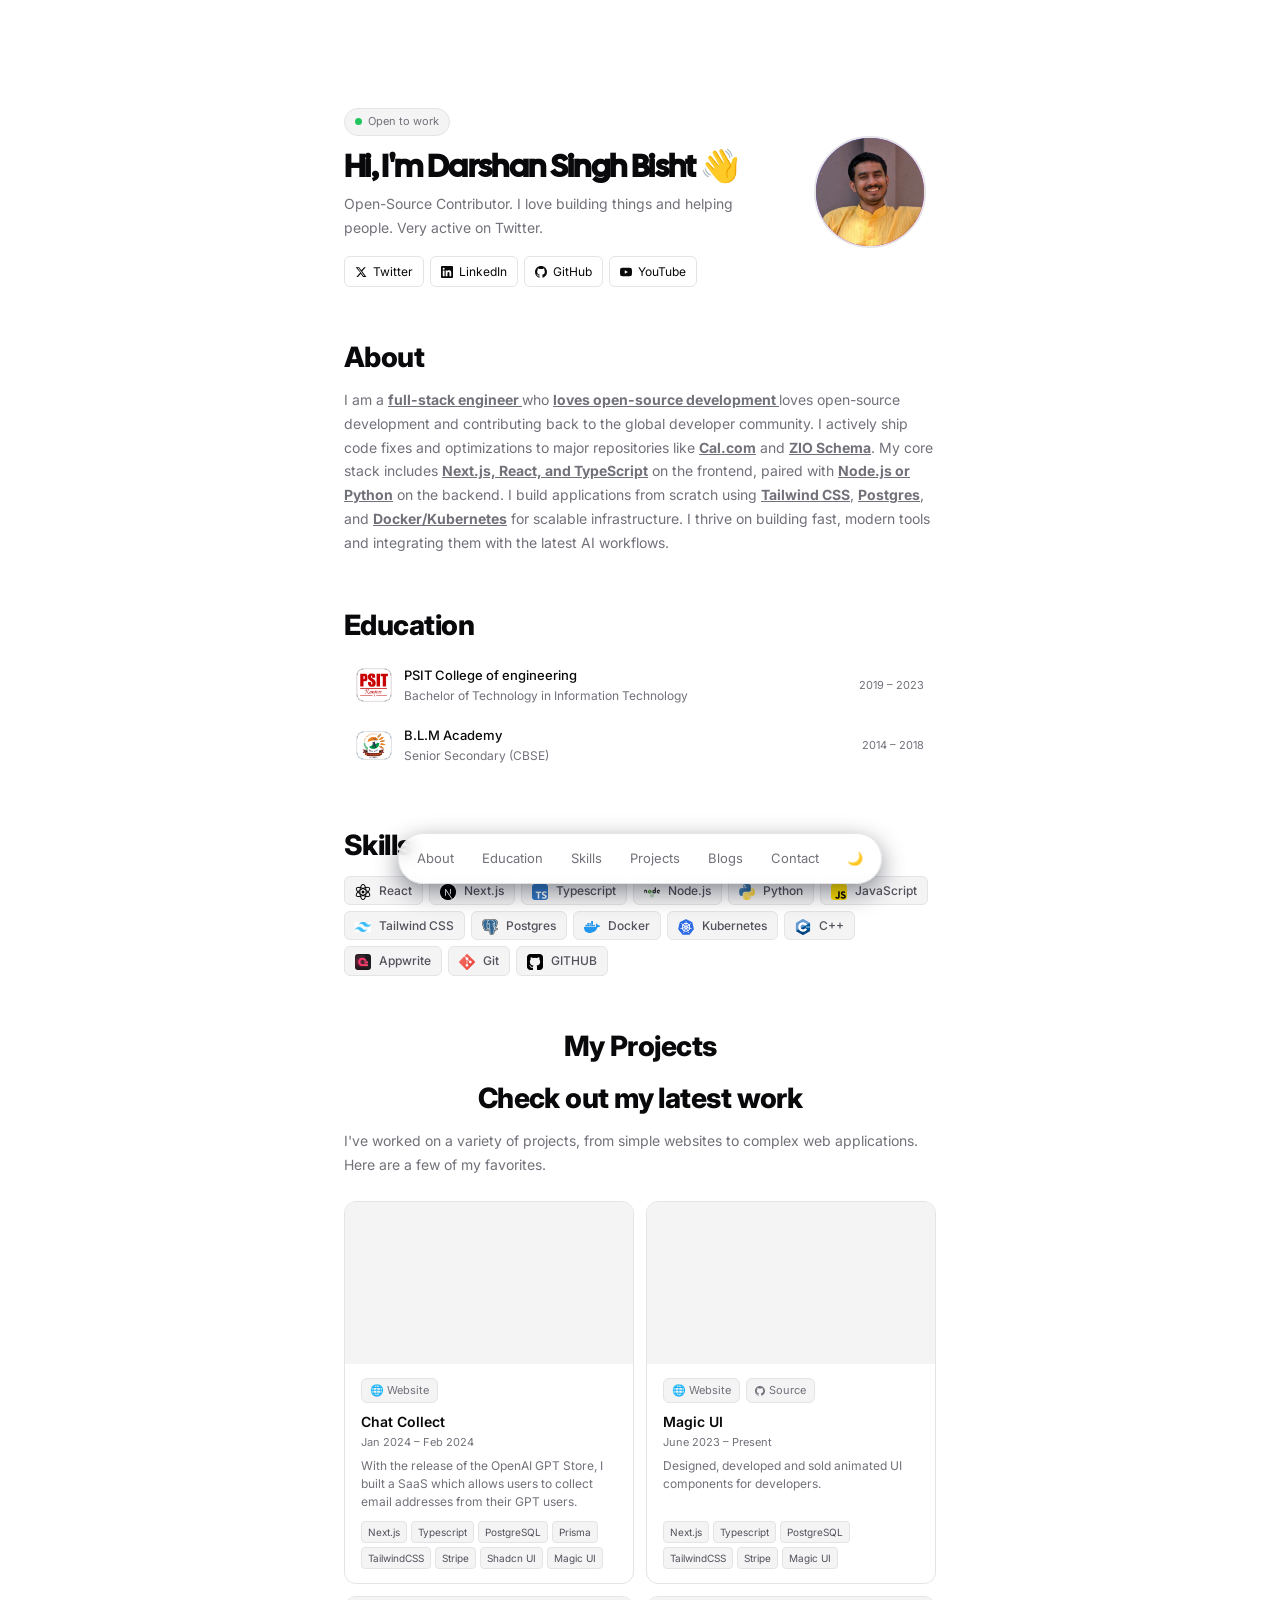
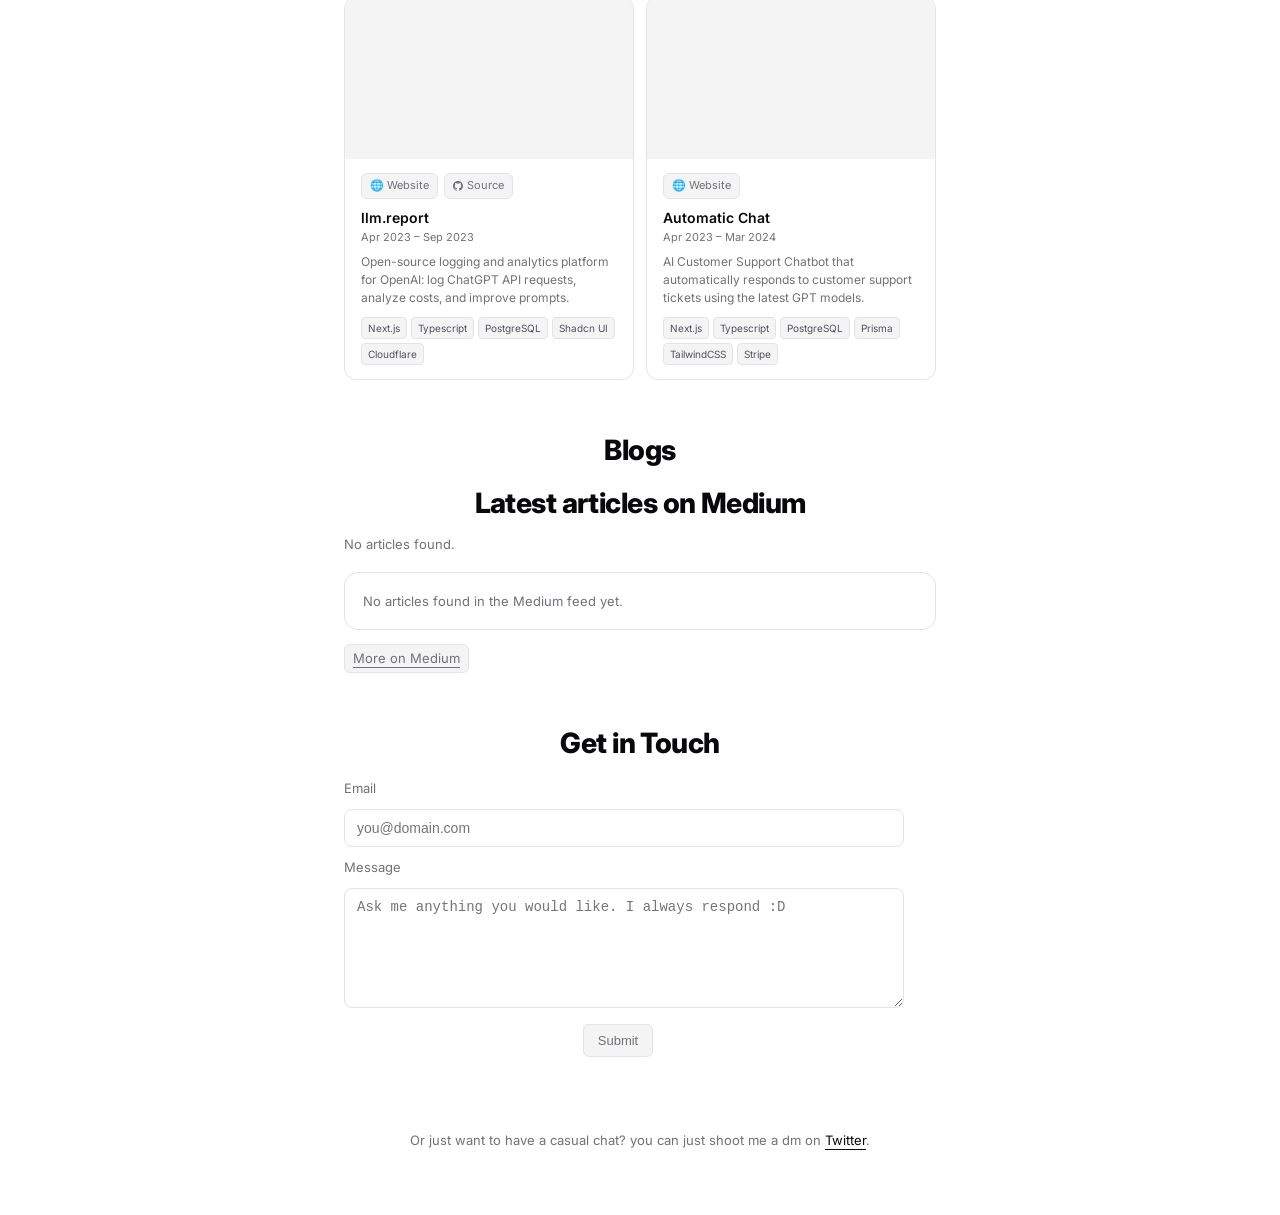
==== index.html @ b9bc2d02 "removed all Unnecessary code" ====
<!DOCTYPE html>
<html lang="en" class="light">
<head>
  <meta charset="UTF-8" />
  <meta name="viewport" content="width=device-width, initial-scale=1.0" />
  <title>daxshonly</title>
  <link rel="preconnect" href="https://fonts.googleapis.com" />
  <link rel="preconnect" href="https://fonts.gstatic.com" crossorigin />
  <link href="https://fonts.googleapis.com/css2?family=Cal+Sans&family=Inter:wght@300;400;500;600&display=swap" rel="stylesheet" />
  <link rel="stylesheet" href="styles.css" />
</head>
<body>

<!-- top nav removed; navigation moved to bottom for persistent access -->

<div class="page">

  <!-- HERO -->
  <div class="hero fade-in">
    <div class="hero-text">
      <div class="status-badge">
        <span class="dot"></span>
        Open to work
      </div>
      <h1 class="hero-title">Hi, I'm Darshan Singh Bisht 👋</h1>
      <p>Open-Source Contributor. I love building things and helping people. Very active on Twitter.</p>
      <div class="hero-social">
        <a href="https://x.com/daxshonly" class="social-btn" target="_blank">
          <svg width="12" height="12" viewBox="0 0 24 24" fill="currentColor"><path d="M18.244 2.25h3.308l-7.227 8.26 8.502 11.24H16.17l-4.714-6.231-5.401 6.231H2.744l7.73-8.835L1.254 2.25H8.08l4.713 6.231zm-1.161 17.52h1.833L7.084 4.126H5.117z"/></svg>
          Twitter
        </a>
        <a href="https://www.linkedin.com/in/okdarshan/" class="social-btn" target="_blank">
          <svg width="12" height="12" viewBox="0 0 24 24" fill="currentColor"><path d="M20.447 20.452h-3.554v-5.569c0-1.328-.027-3.037-1.852-3.037-1.853 0-2.136 1.445-2.136 2.939v5.667H9.351V9h3.414v1.561h.046c.477-.9 1.637-1.85 3.37-1.85 3.601 0 4.267 2.37 4.267 5.455v6.286zM5.337 7.433a2.062 2.062 0 01-2.063-2.065 2.064 2.064 0 112.063 2.065zm1.782 13.019H3.555V9h3.564v11.452zM22.225 0H1.771C.792 0 0 .774 0 1.729v20.542C0 23.227.792 24 1.771 24h20.451C23.2 24 24 23.227 24 22.271V1.729C24 .774 23.2 0 22.222 0h.003z"/></svg>
          LinkedIn
        </a>
        <a href="https://github.com/daxshonly" class="social-btn" target="_blank">
          <svg width="12" height="12" viewBox="0 0 24 24" fill="currentColor"><path d="M12 0c-6.626 0-12 5.373-12 12 0 5.302 3.438 9.8 8.207 11.387.599.111.793-.261.793-.577v-2.234c-3.338.726-4.033-1.416-4.033-1.416-.546-1.387-1.333-1.756-1.333-1.756-1.089-.745.083-.729.083-.729 1.205.084 1.839 1.237 1.839 1.237 1.07 1.834 2.807 1.304 3.492.997.107-.775.418-1.305.762-1.604-2.665-.305-5.467-1.334-5.467-5.931 0-1.311.469-2.381 1.236-3.221-.124-.303-.535-1.524.117-3.176 0 0 1.008-.322 3.301 1.23.957-.266 1.983-.399 3.003-.404 1.02.005 2.047.138 3.006.404 2.291-1.552 3.297-1.23 3.297-1.23.653 1.653.242 2.874.118 3.176.77.84 1.235 1.911 1.235 3.221 0 4.609-2.807 5.624-5.479 5.921.43.372.823 1.102.823 2.222v3.293c0 .319.192.694.801.576 4.765-1.589 8.199-6.086 8.199-11.386 0-6.627-5.373-12-12-12z"/></svg>
          GitHub
        </a>
        <a href="https://www.youtube.com/@daxshonly" class="social-btn" target="_blank">
          <svg width="12" height="12" viewBox="0 0 24 24" fill="currentColor"><path d="M23.499 6.203a3.008 3.008 0 00-2.089-2.089c-1.87-.501-9.396-.501-9.396-.501s-7.507-.01-9.396.501A3.008 3.008 0 00.527 6.203a31.247 31.247 0 00-.522 5.805 31.247 31.247 0 00.522 5.783 3.008 3.008 0 002.089 2.088c1.868.502 9.396.502 9.396.502s7.506 0 9.396-.502a3.008 3.008 0 002.089-2.088 31.247 31.247 0 00.5-5.783 31.247 31.247 0 00-.5-5.805zm-13.931 9.349V8.408l6.266 3.572-6.266 3.572z"/></svg>
          YouTube
        </a>
      </div>
    </div>
    <div class="avatar">
      <img src="../Images/profilephoto.png" alt="Profile photo of DV" />
    </div>
  </div>

  <!-- ABOUT -->
  <section id="about" class="fade-in">
    
    <h2 class="section-heading">About</h2>
    <p class="about-text">
  I am a <strong> <u>full-stack engineer </u></strong>who <strong><u>loves open-source development </u></strong>loves open-source development and contributing back to the global developer community. I actively ship code fixes and optimizations to major repositories like <strong><u>Cal.com</u></strong> and <strong><u>ZIO Schema</u></strong>.

  My core stack includes <strong><u>Next.js, React, and TypeScript</u></strong> on the frontend, paired with <strong><u>Node.js or Python</u></strong> on the backend. I build applications from scratch using <strong><u>Tailwind CSS</u></strong>, <strong><u>Postgres</u></strong>, and <strong><u>Docker/Kubernetes</u></strong> for scalable infrastructure. I thrive on building fast, modern tools and integrating them with the latest AI workflows.
    </p>
  </section>
  

  <!-- EDUCATION -->
  <section id="education" class="fade-in">
    
      <h2 class="section-heading">Education</h2>
    <div class="edu-list">

      <a class="edu-item" >
        <div class="edu-logo bg-dark">
          <img src="../Images/CollegeImage.png" alt="PSIT College logo" />
        </div>
        <div class="edu-info">
          <div class="edu-name">PSIT College of engineering</div>
          <div class="edu-degree">Bachelor of Technology in Information Technology</div>
        </div>
        <div class="edu-dates">2019 – 2023</div>
      </a>

      

      <a class="edu-item" >
        <div class="edu-logo bg-navy">
          <img src="../Images/SchoolImage.png" alt="B.L.M Academy logo" />
        </div>
        <div class="edu-info">
          <div class="edu-name">B.L.M Academy</div>
          <div class="edu-degree">Senior Secondary (CBSE) </div>
        </div>
        <div class="edu-dates">2014 – 2018</div>
      </a>

    </div>
  </section>

  <!-- SKILLS -->
  <section id="skills" class="fade-in">
    
      <h2 class="section-heading"> Skills </h2>
    <div class="skills-wrap">
      <span class="skill-badge"><img class="skill-logo" src="../Images/React.png" alt="React logo"/>React</span>
      <span class="skill-badge"><img class="skill-logo" src="../Images/Next.js" alt="Next.js logo"/>Next.js</span>
      <span class="skill-badge"><img class="skill-logo" src="../Images/typescript.png" alt="Typescript logo"/>Typescript</span>
      <span class="skill-badge"><img class="skill-logo" src="../Images/nodejs.png" alt="Node.js logo"/>Node.js</span>
      <span class="skill-badge"><img class="skill-logo" src="../Images/python.png" alt="Python logo"/>Python</span>
      <span class="skill-badge"><img class="skill-logo" src="../Images/js.png" alt="JavaScript logo"/>JavaScript</span>
      <span class="skill-badge"><img class="skill-logo" src="../Images/TailwindCSS.png" alt="Tailwind CSS logo"/>Tailwind CSS</span>
      <span class="skill-badge"><img class="skill-logo" src="../Images/postgre.png" alt="Postgres logo"/>Postgres</span>
      <span class="skill-badge"><img class="skill-logo" src="../Images/Docker.png" alt="Docker logo"/>Docker</span>
      <span class="skill-badge"><img class="skill-logo" src="../Images/Kubernetes.png" alt="Kubernetes logo"/>Kubernetes</span>
      <span class="skill-badge"><img class="skill-logo" src="../Images/C++.png" alt="C++ logo"/>C++</span>
      <span class="skill-badge"><img class="skill-logo" src="../Images/appwrite.jpg" alt="Appwrite logo"/>Appwrite</span>
      <span class="skill-badge"><img class="skill-logo" src="../Images/git.png" alt="Git logo"/>Git</span>
      <span class="skill-badge"><img class="skill-logo" src="../Images/github.png" alt="GitHub logo"/>GITHUB</span>
    </div>
  </section>

  <!-- PROJECTS -->
  <section id="projects" class="fade-in">
    
     <h2 class="section-heading">My Projects</h2>
    <h2 class="section-heading">Check out my latest work</h2>
    <p class="projects-subtitle">I've worked on a variety of projects, from simple websites to complex web applications. Here are a few of my favorites.</p>
    <div class="projects-grid">

      <div class="project-card">
        <div class="project-media">
          <video autoplay muted loop playsinline src="https://pub-83c5db439b40468498f97946200806f7.r2.dev/chat-collect.mp4"></video>
        </div>
        <div class="project-body">
          <div class="project-links">
            <a href="https://chatcollect.com" class="project-link-btn" target="_blank">🌐 Website</a>
          </div>
          <div class="project-name">Chat Collect</div>
          <div class="project-dates">Jan 2024 – Feb 2024</div>
          <p class="project-desc">With the release of the OpenAI GPT Store, I built a SaaS which allows users to collect email addresses from their GPT users.</p>
          <div class="project-tags">
            <span class="project-tag">Next.js</span>
            <span class="project-tag">Typescript</span>
            <span class="project-tag">PostgreSQL</span>
            <span class="project-tag">Prisma</span>
            <span class="project-tag">TailwindCSS</span>
            <span class="project-tag">Stripe</span>
            <span class="project-tag">Shadcn UI</span>
            <span class="project-tag">Magic UI</span>
          </div>
        </div>
      </div>

      <div class="project-card">
        <div class="project-media">
          <video autoplay muted loop playsinline src="https://cdn.magicui.design/bento-grid.mp4"></video>
        </div>
        <div class="project-body">
          <div class="project-links">
            <a href="https://magicui.design" class="project-link-btn" target="_blank">🌐 Website</a>
            <a href="https://github.com/magicuidesign/magicui" class="project-link-btn" target="_blank">
              <svg width="10" height="10" viewBox="0 0 24 24" fill="currentColor"><path d="M12 0c-6.626 0-12 5.373-12 12 0 5.302 3.438 9.8 8.207 11.387.599.111.793-.261.793-.577v-2.234c-3.338.726-4.033-1.416-4.033-1.416-.546-1.387-1.333-1.756-1.333-1.756-1.089-.745.083-.729.083-.729 1.205.084 1.839 1.237 1.839 1.237 1.07 1.834 2.807 1.304 3.492.997.107-.775.418-1.305.762-1.604-2.665-.305-5.467-1.334-5.467-5.931 0-1.311.469-2.381 1.236-3.221-.124-.303-.535-1.524.117-3.176 0 0 1.008-.322 3.301 1.23.957-.266 1.983-.399 3.003-.404 1.02.005 2.047.138 3.006.404 2.291-1.552 3.297-1.23 3.297-1.23.653 1.653.242 2.874.118 3.176.77.84 1.235 1.911 1.235 3.221 0 4.609-2.807 5.624-5.479 5.921.43.372.823 1.102.823 2.222v3.293c0 .319.192.694.801.576 4.765-1.589 8.199-6.086 8.199-11.386 0-6.627-5.373-12-12-12z"/></svg>
              Source
            </a>
          </div>
          <div class="project-name">Magic UI</div>
          <div class="project-dates">June 2023 – Present</div>
          <p class="project-desc">Designed, developed and sold animated UI components for developers.</p>
          <div class="project-tags">
            <span class="project-tag">Next.js</span>
            <span class="project-tag">Typescript</span>
            <span class="project-tag">PostgreSQL</span>
            <span class="project-tag">TailwindCSS</span>
            <span class="project-tag">Stripe</span>
            <span class="project-tag">Magic UI</span>
          </div>
        </div>
      </div>

      <div class="project-card">
        <div class="project-media">
          <video autoplay muted loop playsinline src="https://cdn.llm.report/openai-demo.mp4"></video>
        </div>
        <div class="project-body">
          <div class="project-links">
            <a href="https://llm.report" class="project-link-btn" target="_blank">🌐 Website</a>
            <a href="https://github.com/dillionverma/llm.report" class="project-link-btn" target="_blank">
              <svg width="10" height="10" viewBox="0 0 24 24" fill="currentColor"><path d="M12 0c-6.626 0-12 5.373-12 12 0 5.302 3.438 9.8 8.207 11.387.599.111.793-.261.793-.577v-2.234c-3.338.726-4.033-1.416-4.033-1.416-.546-1.387-1.333-1.756-1.333-1.756-1.089-.745.083-.729.083-.729 1.205.084 1.839 1.237 1.839 1.237 1.07 1.834 2.807 1.304 3.492.997.107-.775.418-1.305.762-1.604-2.665-.305-5.467-1.334-5.467-5.931 0-1.311.469-2.381 1.236-3.221-.124-.303-.535-1.524.117-3.176 0 0 1.008-.322 3.301 1.23.957-.266 1.983-.399 3.003-.404 1.02.005 2.047.138 3.006.404 2.291-1.552 3.297-1.23 3.297-1.23.653 1.653.242 2.874.118 3.176.77.84 1.235 1.911 1.235 3.221 0 4.609-2.807 5.624-5.479 5.921.43.372.823 1.102.823 2.222v3.293c0 .319.192.694.801.576 4.765-1.589 8.199-6.086 8.199-11.386 0-6.627-5.373-12-12-12z"/></svg>
              Source
            </a>
          </div>
          <div class="project-name">llm.report</div>
          <div class="project-dates">Apr 2023 – Sep 2023</div>
          <p class="project-desc">Open-source logging and analytics platform for OpenAI: log ChatGPT API requests, analyze costs, and improve prompts.</p>
          <div class="project-tags">
            <span class="project-tag">Next.js</span>
            <span class="project-tag">Typescript</span>
            <span class="project-tag">PostgreSQL</span>
            <span class="project-tag">Shadcn UI</span>
            <span class="project-tag">Cloudflare</span>
          </div>
        </div>
      </div>

      <div class="project-card">
        <div class="project-media">
          <video autoplay muted loop playsinline src="https://pub-83c5db439b40468498f97946200806f7.r2.dev/automatic-chat.mp4"></video>
        </div>
        <div class="project-body">
          <div class="project-links">
            <a href="https://automatic.chat" class="project-link-btn" target="_blank">🌐 Website</a>
          </div>
          <div class="project-name">Automatic Chat</div>
          <div class="project-dates">Apr 2023 – Mar 2024</div>
          <p class="project-desc">AI Customer Support Chatbot that automatically responds to customer support tickets using the latest GPT models.</p>
          <div class="project-tags">
            <span class="project-tag">Next.js</span>
            <span class="project-tag">Typescript</span>
            <span class="project-tag">PostgreSQL</span>
            <span class="project-tag">Prisma</span>
            <span class="project-tag">TailwindCSS</span>
            <span class="project-tag">Stripe</span>
          </div>
        </div>
      </div>

    </div>
  </section>

  <!-- BLOGS -->
  <section
    id="Blogs"
    class="fade-in"
    data-feed-url="https://medium.com/feed/@imdaxsh"
    data-post-limit="5"
  >
    
     <h2 class="section-heading">Blogs</h2>
    <h2 class="section-heading">Latest articles on Medium</h2>
    <div id="mediumBlogStatus" class="blog-status" role="status" aria-live="polite"></div>
    <div id="mediumBlogGrid" class="blog-grid" aria-live="polite"></div>
    <div class="blog-footer-link">
      <a class="project-link-btn" href="https://medium.com/@imdaxsh" target="_blank" rel="noopener noreferrer">More on Medium</a>
    </div>
  </section>
  <!-- CONTACT -->
  <section id="contact" class="fade-in">
    <!-- <div class="section-title">Contact</div> -->
    <h2 class="section-heading">Get in Touch</h2>
    <!-- <p class="contact-text">Email</p> -->
    

    <form id="contactForm" class="contact-form" novalidate>
      <label for="contactEmail" class="contact-label">Email</label>
      <input id="contactEmail" name="email" type="email" class="contact-input" placeholder="you@domain.com" required />

      <label for="contactMessage" class="contact-label">Message</label>
      <textarea id="contactMessage" name="message" rows="5" class="contact-textarea" placeholder="Ask me anything you would like. I always respond :D" required></textarea>

      <div class="contact-actions">
        <button type="submit" class="project-link-btn">Submit</button>
        <div id="contactStatus" class="contact-status" aria-live="polite"></div>
      </div>
    </form>
  </section>

  <!-- FOOTER -->
  <footer>
    <div class="footer-chat">
      Or just want to have a casual chat? you can just shoot me a dm on <a href="https://x.com/daxshonly" target="_blank" rel="noopener noreferrer">Twitter</a>.
    </div>
  </footer>
</div>
<!-- BOTTOM NAV (persistent) -->
<nav class="bottom-nav" aria-label="Bottom navigation">
  <a href="#about">About</a>
  
  <a href="#education">Education</a>
  <a href="#skills">Skills</a>
  <a href="#projects">Projects</a>
  <a href="#Blogs">Blogs</a>
  <a href="#contact">Contact</a>
  <button class="nav-theme" id="themeToggle" title="Toggle theme">🌙</button>
</nav>

<script src="medium-blog.js"></script>
<script src="script.js"></script>
</body>
</html>
---- styles.css ----
*, *::before, *::after { box-sizing: border-box; margin: 0; padding: 0; }

:root {
  --bg: #09090b;
  --surface: #18181b;
  --border: #27272a;
  --text: #fafafa;
  --muted: #a1a1aa;
  --accent: #ffffff;
  --badge-bg: #27272a;
  --badge-text: #d4d4d8;
  --card-bg: #18181b;
  --link: #a1a1aa;
}

html.light {
  --bg: #ffffff;
  --surface: #f4f4f5;
  --border: #e4e4e7;
  --text: #09090b;
  --muted: #71717a;
  --accent: #000000;
  --badge-bg: #f4f4f5;
  --badge-text: #52525b;
  --card-bg: #ffffff;
  --link: #52525b;
}

html { scroll-behavior: smooth; }

img, video {
  max-width: 100%;
  height: auto;
}

body {
  background: var(--bg);
  color: var(--text);
  font-family: 'Inter', sans-serif;
  font-size: 14px;
  line-height: 1.6;
  transition: background 0.2s, color 0.2s;
  min-height: 100vh;
}

/* ── NAV ── */
nav {
  position: fixed; left: 50%; bottom: 16px; transform: translateX(-50%);
  z-index: 1000;
  display: flex; gap: 4px; align-items: center;
  background: color-mix(in srgb, var(--bg) 80%, transparent);
  backdrop-filter: blur(12px);
  border: 1px solid var(--border);
  border-radius: 9999px;
  padding: 6px 12px;
}

nav a {
  color: var(--muted);
  text-decoration: none;
  font-size: 13px;
  padding: 5px 10px;
  border-radius: 9999px;
  transition: background 0.15s, color 0.15s;
}

nav a:hover { background: var(--surface); color: var(--text); }

.nav-theme {
  background: none; border: none; cursor: pointer;
  color: var(--muted); font-size: 15px; padding: 5px 8px;
  border-radius: 9999px; transition: background 0.15s;
  display: flex; align-items: center; justify-content: center;
}

.nav-theme:hover { background: var(--surface); }

/* ── BOTTOM NAV (persistent) ── */
.bottom-nav {
  position: fixed;
  left: 50%;
  bottom: 16px;
  transform: translateX(-50%);
  z-index: 9999;
  display: flex; gap: 8px; align-items: center;
  padding: 8px 8px; border-radius: 99px;
  background: color-mix(in srgb, var(--bg) 78%, transparent);
  backdrop-filter: blur(8px);
  border: 1px solid var(--border);
  box-shadow: 0 8px 24px rgba(2,6,23,0.45);
}

.bottom-nav a, .bottom-nav .nav-theme {
  color: var(--muted);
  text-decoration: none; font-size: 13px;
  padding: 6px 10px; border-radius: 9999px; background: transparent;
  border: none; cursor: pointer; transition: background 0.15s, color 0.15s;
}

.bottom-nav a:hover, .bottom-nav .nav-theme:hover { background: var(--surface); color: var(--text); }

/* ── LAYOUT ── */
.page {
  max-width: 640px;
  width: min(100%, 640px);
  margin: 0 auto;
  padding: 96px 24px 64px;
}

.hero { display: grid; grid-template-columns: 1fr 116px; align-items: center; gap: 16px; }

.hero-text h1 {
  font-family: 'Cal Sans', 'Inter', sans-serif;
  font-size: clamp(1rem, 4vw, 2rem); font-weight: 700; letter-spacing: -0.02em;
  line-height: 1.15;
}

.hero-text p { color: var(--muted); max-width: 440px; margin-top: 8px; font-size: 14px; }

.hero-social { display: flex; gap: 6px; margin-top: 16px; flex-wrap: wrap; }

.social-btn {
  display: inline-flex; align-items: center; gap: 6px;
  border: 1px solid var(--border);
  border-radius: 6px;
  padding: 5px 10px;
  font-size: 12px;
  color: var(--text);
  text-decoration: none;
  transition: background 0.15s, border-color 0.15s;
  background: transparent;
}

.social-btn:hover { background: var(--surface); }

.avatar {
  width: 112px; height: 112px; border-radius: 9999px;
  background: linear-gradient(135deg, #6366f1 0%, #a855f7 50%, #ec4899 100%);
  display: flex; align-items: center; justify-content: center;
  flex-shrink: 0; overflow: hidden; border: 2px solid var(--border);
  position: relative;
  transform: translateX(-6px);
}

.hero-text { min-width: 0; }

.avatar img {
  width: 100%;
  height: 100%;
  object-fit: cover;
  object-position: center 80%;
  display: block;
  position: relative;
  z-index: 1;
}

.avatar::before {
  content: ''; position: absolute; inset: 0;
  background: linear-gradient(135deg, #6366f1, #a855f7, #ec4899);
  opacity: 0.9;
}

.status-badge {
  display: inline-flex; align-items: center; gap: 6px;
  background: var(--surface); border: 1px solid var(--border);
  border-radius: 9999px; padding: 4px 10px;
  font-size: 11px; color: var(--muted);
  margin-top: 12px;
}

.dot {
  width: 7px; height: 7px; border-radius: 50%; background: #22c55e;
  animation: pulse 2s infinite;
}

@keyframes pulse { 0%, 100% { opacity: 1; } 50% { opacity: 0.4; } }

/* ── SECTIONS ── */
section { margin-top: 48px; }

.section-title {
  font-size: 15px; font-weight: 700; letter-spacing: 0.02em;
  text-transform: uppercase; color: var(--muted);
  margin-bottom: 20px;
  text-align: center;
}

p { color: var(--muted); font-size: 14px; line-height: 1.7; }
a { color: var(--text); }

/* WORK EXPERIENCE styles removed (unused) */

/* ── EDUCATION ── */
.edu-list { display: flex; flex-direction: column; gap: 0; }

.edu-item {
  display: flex; align-items: center; gap: 12px;
  padding: 10px 12px; border-radius: 8px;
  text-decoration: none; color: var(--text);
  transition: background 0.15s;
}

.edu-item:hover { background: var(--surface); }

.edu-logo {
  width: 36px; border-radius: 8px;
  background: var(); border: 1px solid var(--border);
  display: flex; align-items: center; justify-content: center;
  font-size: 8px; font-weight: 800; color: var(--muted); flex-shrink: 0;
  overflow: hidden;
}

.edu-logo img { width: 100%; height: 100%; object-fit: contain; }

.edu-info { flex: 1; min-width: 0; }
.edu-name { font-size: 13px; font-weight: 500; }
.edu-degree { font-size: 12px; color: var(--muted); }
.edu-dates { font-size: 11px; color: var(--muted); white-space: nowrap; flex-shrink: 0; }

/* moved from inline styles in index.html */
.hero-title { margin-top: 12px; }
.section-heading {
  font-size: 1.75rem;
  font-weight: 800;
  letter-spacing: -0.02em;
  margin-bottom: 8px;
  text-align: center;
}

#about .section-heading,
#education .section-heading,
#skills .section-heading {
  text-align: left;
}

/* removed dotted separator above/below section headings per request */

/* background helpers */
.bg-dark { background: #1a1a2e; }
.bg-navy { background: #003865; }

/* padding helpers used for moved inline styles */
.pad-4 { padding: 4px !important; }

/* image filter helper */
.bright-10 { filter: brightness(10); }

/* ── SKILLS ── */
.skills-wrap { display: flex; flex-wrap: wrap; gap: 6px; }

.skill-badge {
  background: var(--badge-bg); color: var(--badge-text);
  border: 1px solid var(--border);
  border-radius: 6px; padding: 4px 10px; font-size: 12px;
  font-weight: 500; transition: background 0.15s;
}

.skill-badge:hover { background: var(--border); }

.skill-badge .skill-logo {
  width: 16px; height: 16px; object-fit: contain;
  vertical-align: middle; margin-right: 8px; display: inline-block;
  border-radius: 3px;
}

/* ── PROJECTS ── */
.projects-subtitle { color: var(--muted); font-size: 14px; margin-bottom: 24px; }

.projects-grid { display: grid; grid-template-columns: 1fr 1fr; gap: 12px; }

@media (max-width: 520px) { .projects-grid { grid-template-columns: 1fr; } }

/* ── BLOGS ── */
.blog-status {
  min-height: 22px;
  margin-bottom: 16px;
  color: var(--muted);
  font-size: 13px;
}

.blog-status.is-error {
  color: #f87171;
}

.blog-grid {
  display: grid;
  grid-template-columns: 1fr; /* single-column series layout */
  gap: 8px;
}

.blog-card {
  background: var(--card-bg);
  border: 1px solid var(--border);
  border-radius: 14px;
  overflow: hidden;
  display: flex;
  flex-direction: column;
  min-height: 100%;
  transition: transform 0.2s ease, border-color 0.2s ease, box-shadow 0.2s ease;
}

.blog-card:hover {
  transform: translateY(-1px);
  border-color: var(--muted);
  box-shadow: 0 6px 26px rgba(0, 0, 0, 0.24);
}

.blog-card__media {
  aspect-ratio: 16 / 9;
  background: var(--surface);
  overflow: hidden;
}

.blog-card__media img {
  width: 100%;
  height: 100%;
  object-fit: cover;
  display: block;
}

.blog-card__body {
  padding: 14px 16px 16px;
  display: flex;
  flex-direction: column;
  gap: 8px;
  flex: 1;
}

.blog-card__title {
  font-size: 15px;
  font-weight: 600;
  line-height: 1.35;
  color: var(--text);
}

/* Title-only card: force single-line title with ellipsis and add meta line */
.blog-card--title-only { padding: 12px; }
.blog-card--title-only .blog-card__title a {
  display: block;
  white-space: nowrap;
  overflow: hidden;
  text-overflow: ellipsis;
}
.blog-card--title-only .blog-card__meta {
  font-size: 12px;
  color: var(--muted);
  margin-top: 6px;
}

.blog-card__date {
  font-size: 11px;
  letter-spacing: 0.02em;
  text-transform: uppercase;
  color: var(--muted);
}

.blog-card__excerpt {
  font-size: 12px;
  line-height: 1.6;
  color: var(--muted);
  flex: 1;
}

.blog-card__actions {
  display: flex;
  margin-top: 4px;
}

/* Avatar size and alignment fallbacks for smaller screens */
@media (max-width: 520px) {
  .hero { grid-template-columns: 1fr 96px; gap: 12px; }
  .avatar { width: 96px; height: 96px; transform: translateX(-5px); }
  .hero-text h1 { font-size: clamp(0.95rem, 6vw, 1.6rem); }
}

@media (max-width: 360px) {
  .hero { grid-template-columns: 1fr 72px; }
  .avatar { width: 72px; height: 72px; transform: translateX(-3px); }
  .hero-text h1 { font-size: clamp(0.9rem, 7.5vw, 1.4rem); }
}

/* Keep avatar to the right and let the name scale responsively */
@media (max-width: 520px) {
  .hero { grid-template-columns: 1fr 80px; gap: 12px; }
  .avatar { width: 80px; height: 80px; }
  .hero-text h1 { font-size: clamp(0.95rem, 6vw, 1.6rem); }
}

@media (max-width: 360px) {
  .hero { grid-template-columns: 1fr 64px; }
  .avatar { width: 64px; height: 64px; }
  .hero-text h1 { font-size: clamp(0.9rem, 7.5vw, 1.4rem); }
}

.blog-read-btn {
  display: inline-flex;
  align-items: center;
  justify-content: center;
  gap: 6px;
  padding: 6px 10px;
  border-radius: 9999px;
  border: 1px solid var(--border);
  background: var(--badge-bg);
  color: var(--text);
  font-size: 11px;
  font-weight: 500;
  text-decoration: none;
  transition: background 0.15s ease, border-color 0.15s ease;
}

.blog-read-btn:hover {
  background: var(--surface);
  border-color: var(--muted);
}

.blog-empty,
.blog-error,
.blog-skeleton {
  border-radius: 14px;
  border: 1px solid var(--border);
  background: var(--card-bg);
}

.blog-empty,
.blog-error {
  padding: 18px;
  color: var(--muted);
  font-size: 13px;
  line-height: 1.6;
}

.blog-error {
  color: #f87171;
}

.blog-skeleton {
  overflow: hidden;
}

.blog-skeleton__media,
.blog-skeleton__line,
.blog-skeleton__button {
  background: linear-gradient(90deg, var(--surface) 0%, color-mix(in srgb, var(--surface) 60%, var(--bg)) 50%, var(--surface) 100%);
  background-size: 200% 100%;
  animation: blogShimmer 1.4s ease-in-out infinite;
}

.blog-skeleton__media {
  aspect-ratio: 16 / 9;
}

.blog-skeleton__body {
  padding: 14px 16px 16px;
  display: flex;
  flex-direction: column;
  gap: 10px;
}

.blog-skeleton__line {
  height: 12px;
  border-radius: 9999px;
}

.blog-skeleton__line.is-short {
  width: 52%;
}

.blog-skeleton__line.is-medium {
  width: 78%;
}

.blog-skeleton__button {
  width: 110px;
  height: 28px;
  border-radius: 9999px;
}

.blog-footer-link {
  margin-top: 14px;
}

.blog-footer-link a {
  color: var(--muted);
  text-decoration: underline;
  text-underline-offset: 4px;
  font-size: 13px;
}

@keyframes blogShimmer {
  0% { background-position: 200% 0; }
  100% { background-position: -200% 0; }
}

.project-card {
  background: var(--card-bg); border: 1px solid var(--border);
  border-radius: 12px; overflow: hidden;
  transition: box-shadow 0.2s, border-color 0.2s;
  display: flex; flex-direction: column;
}

.project-card:hover {
  border-color: var(--muted);
  box-shadow: 0 4px 24px rgba(0, 0, 0, 0.3);
}

.project-media {
  aspect-ratio: 16 / 9; background: var(--surface);
  overflow: hidden; position: relative;
}

.project-media video { width: 100%; height: 100%; object-fit: cover; }

.project-body { padding: 14px 16px; flex: 1; display: flex; flex-direction: column; }

.project-links { display: flex; gap: 6px; margin-bottom: 8px; }

.project-link-btn {
  font-size: 11px; border: 1px solid var(--border); border-radius: 6px;
  padding: 3px 8px; color: var(--muted); text-decoration: none;
  display: inline-flex; align-items: center; gap: 4px;
  transition: background 0.15s, color 0.15s;
  background: var(--badge-bg);
}

.project-link-btn:hover { color: var(--text); background: var(--surface); }

.project-name { font-size: 14px; font-weight: 600; }
.project-dates { font-size: 11px; color: var(--muted); margin-bottom: 6px; }
.project-desc { font-size: 12px; color: var(--muted); flex: 1; line-height: 1.5; }

.project-tags { display: flex; flex-wrap: wrap; gap: 4px; margin-top: 10px; }

.project-tag {
  font-size: 10px; background: var(--badge-bg); color: var(--badge-text);
  border-radius: 4px; padding: 2px 6px; border: 1px solid var(--border);
}

/* ── HACKATHONS ── */
.hack-intro { color: var(--muted); font-size: 14px; margin-bottom: 24px; line-height: 1.7; }

.hack-list { display: flex; flex-direction: column; gap: 0; }

.hack-item {
  display: flex; gap: 12px;
  padding: 10px 12px; border-radius: 8px;
  transition: background 0.15s;
}

.hack-item:hover { background: var(--surface); }

.hack-logo {
  width: 36px; height: 36px; border-radius: 8px;
  background: var(--surface); border: 1px solid var(--border);
  display: flex; align-items: center; justify-content: center;
  font-size: 8px; font-weight: 800; color: var(--muted);
  flex-shrink: 0; overflow: hidden;
}

.hack-logo img { width: 100%; height: 100%; object-fit: contain; }

.hack-info { flex: 1; min-width: 0; }
.hack-name { font-size: 13px; font-weight: 500; }
.hack-date { font-size: 11px; color: var(--muted); }
.hack-desc { font-size: 12px; color: var(--muted); margin-top: 4px; line-height: 1.5; }

.hack-links { display: flex; gap: 6px; margin-top: 6px; flex-wrap: wrap; }

.hack-link {
  font-size: 11px; border: 1px solid var(--border); border-radius: 6px;
  padding: 2px 7px; color: var(--muted); text-decoration: none;
  display: inline-flex; align-items: center; gap: 3px;
  background: var(--badge-bg);
  transition: background 0.15s, color 0.15s;
}

.hack-link:hover { color: var(--text); background: var(--surface); }

/* ── CONTACT ── */
.contact-text { color: var(--muted); font-size: 14px; line-height: 1.7; }
.contact-text a { color: var(--text); text-decoration: underline; text-underline-offset: 4px; }

/* Contact form */
.contact-form {
  display: flex;
  flex-direction: column;
  gap: 10px;
  margin: 12px 0 0;
  align-items: flex-start;
  width: min(100%, 560px);
}
.contact-label { font-size: 13px; color: var(--muted); text-align: left; width: 100%; }
.contact-input, .contact-textarea {
  background: var(--card-bg);
  border: 1px solid var(--border);
  color: var(--text);
  padding: 10px 12px;
  border-radius: 8px;
  font-size: 14px;
  width: 100%;
}
.contact-input:focus, .contact-textarea:focus { outline: none; border-color: var(--muted); }
.contact-textarea { min-height: 120px; resize: vertical; }
.contact-actions { display: flex; gap: 12px; align-items: center; margin-top: 6px; width: 100%; justify-content: center; }
.contact-actions .project-link-btn {
  font-size: 13px;
  padding: 8px 14px;
}
.contact-status { font-size: 13px; color: var(--muted); }
.contact-status.success { color: #34d399; }
.contact-status.error { color: #f87171; }

/* ── FOOTER ── */
footer {
  padding: 24px 0 0;
  margin-top: 48px;
  display: flex; justify-content: space-between; align-items: center;
  flex-wrap: wrap; gap: 12px;
}

.footer-nav { display: flex; gap: 16px; }
.footer-nav a { font-size: 12px; color: var(--muted); text-decoration: none; }
.footer-nav a:hover { color: var(--text); }

.footer-chat {
  color: var(--muted);
  font-size: 13px;
  line-height: 1.7;
  text-align: center;
  width: 100%;
}

.footer-chat a {
  color: var(--text);
  text-decoration: underline;
  text-underline-offset: 4px;
}

.footer-social { display: flex; gap: 12px; }
.footer-social a { color: var(--muted); font-size: 13px; text-decoration: none; }
.footer-social a:hover { color: var(--text); }

/* ── ABOUT LINKS ── */
.about-text a { color: var(--text); text-decoration: underline; text-underline-offset: 4px; }

/* ── SCROLL FADE IN ── */
.fade-in { opacity: 0; transform: translateY(12px); transition: opacity 0.4s, transform 0.4s; }
.fade-in.visible { opacity: 1; transform: none; }

@media (max-width: 900px) {
  .hero {
    flex-direction: column;
    align-items: flex-start;
  }

  .avatar {
    width: 132px;
    height: 132px;
    transform: none;
    margin-top: 8px;
  }

  .projects-grid {
    grid-template-columns: 1fr;
  }

  .bottom-nav {
    left: 12px;
    right: 12px;
    transform: none;
    width: auto;
    justify-content: center;
    flex-wrap: wrap;
    border-radius: 20px;
  }

  .bottom-nav a,
  .bottom-nav .nav-theme {
    padding: 6px 9px;
  }
}

@media (max-width: 700px) {
  .page {
    padding: 88px 16px 88px;
  }

  .hero-text h1 {
    font-size: 1.8rem;
  }

  .hero-text p,
  .projects-subtitle,
  .hack-intro,
  .contact-text {
    font-size: 13px;
  }

  .hero-social {
    gap: 8px;
  }

  .skill-badge {
    font-size: 11px;
    padding: 4px 8px;
  }

  .contact-form {
    width: 100%;
  }

  footer {
    justify-content: center;
  }
}

@media (max-width: 520px) {
  .contact-form { width: 100%; }

  .page {
    padding-left: 14px;
    padding-right: 14px;
  }

  .bottom-nav {
    left: 10px;
    right: 10px;
    bottom: 10px;
    padding: 8px;
    gap: 6px;
  }

  .bottom-nav a,
  .bottom-nav .nav-theme {
    font-size: 12px;
    padding: 5px 8px;
  }

  .section-heading {
    font-size: 1.45rem;
  }

  .edu-item,
  .hack-item {
    align-items: flex-start;
  }

  .edu-item,
  .hack-item,
  .project-body {
    padding-left: 10px;
    padding-right: 10px;
  }

  .contact-actions {
    flex-wrap: wrap;
  }
}
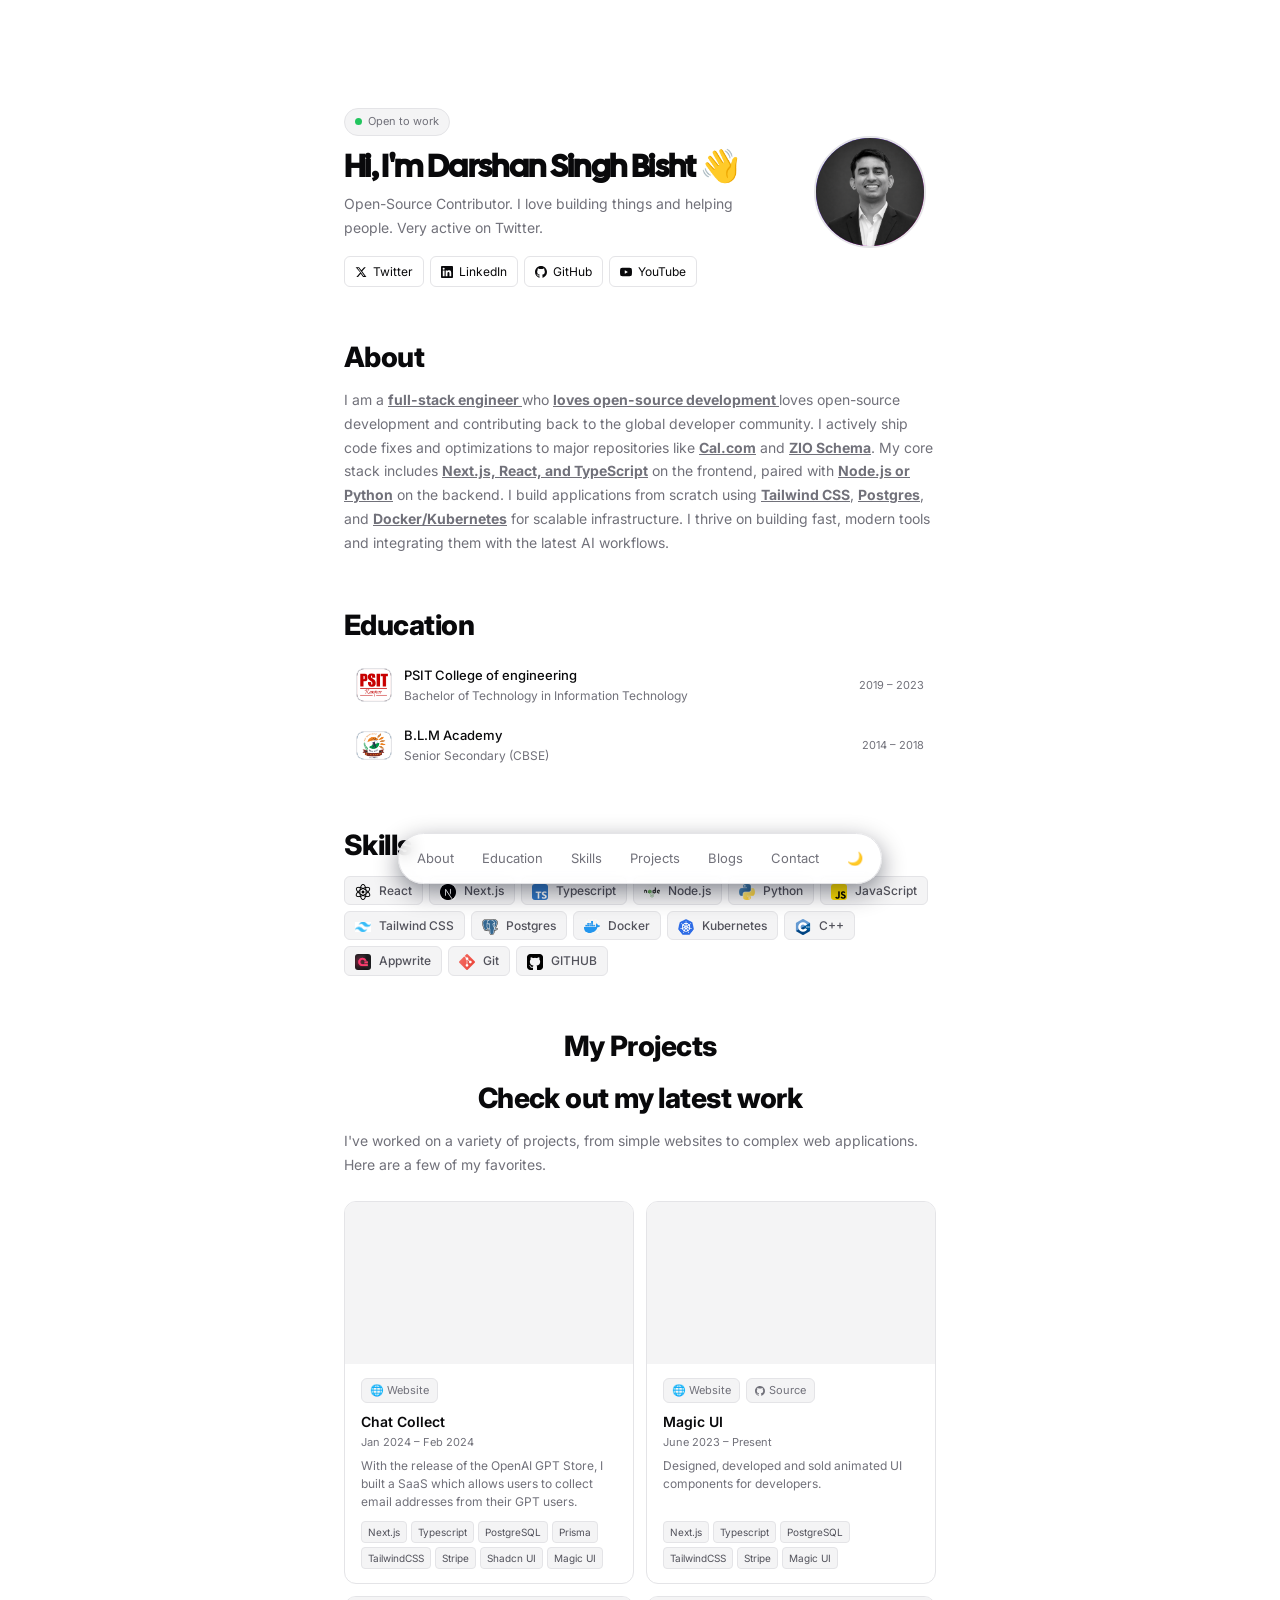
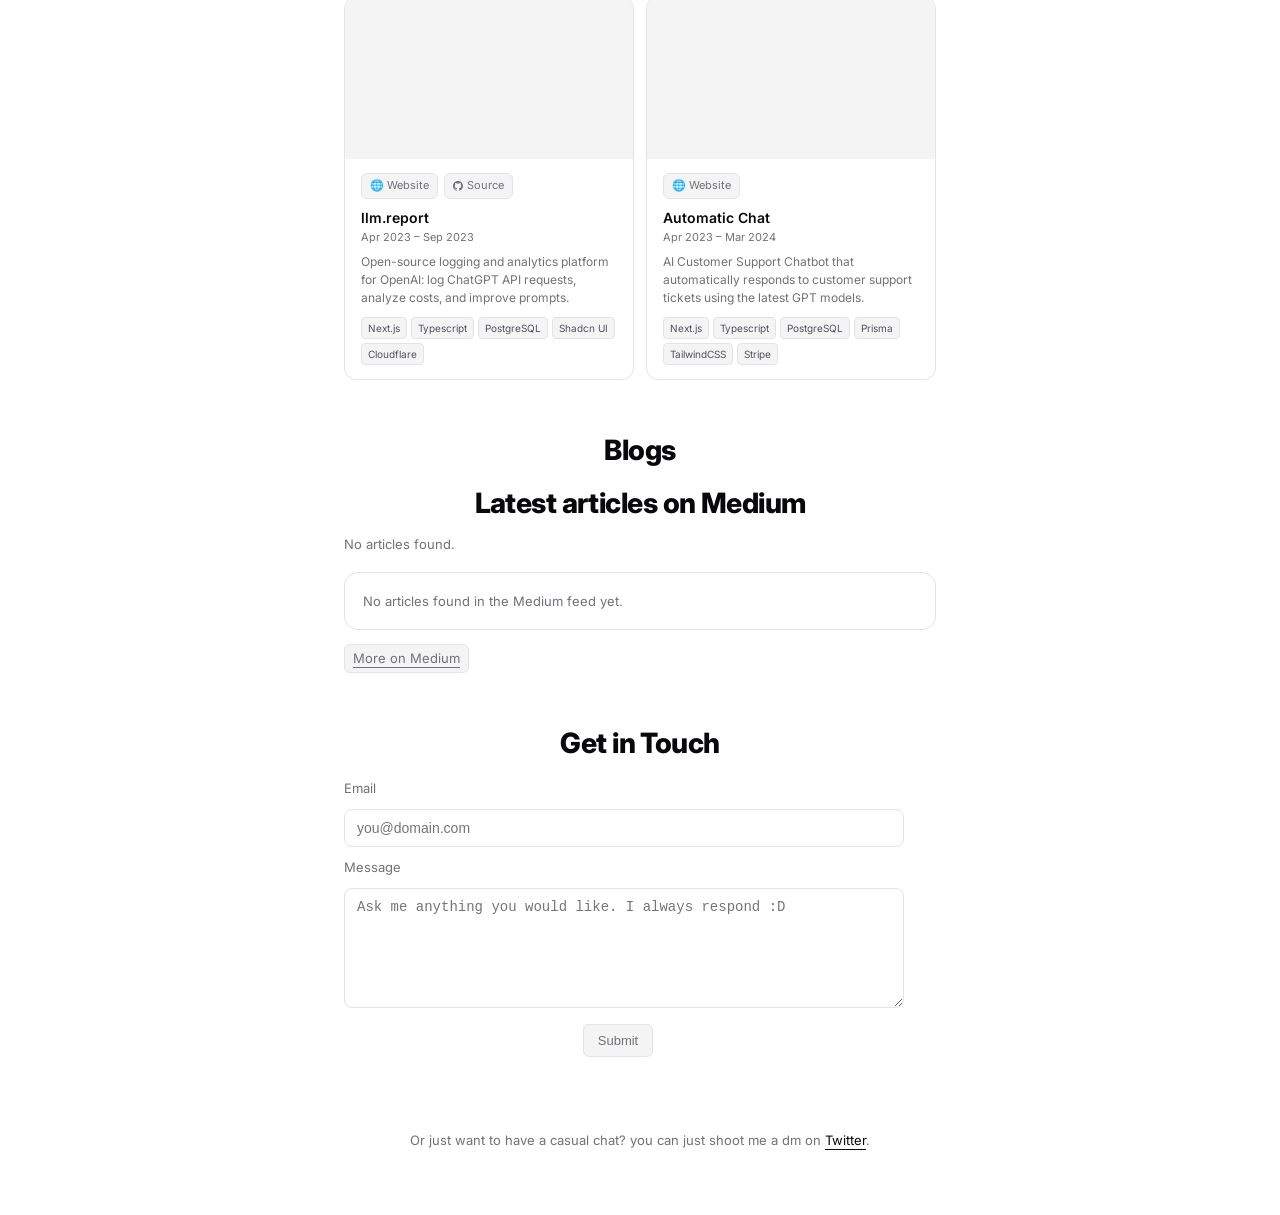
==== commit e42b7c94: "changed profile photo" ====
--- a/index.html
+++ b/index.html
@@ -44,7 +44,7 @@
       </div>
     </div>
     <div class="avatar">
-      <img src="../Images/profilephoto.png" alt="Profile photo of DV" />
+      <img src="../Images/profile.png" alt="Profile photo of DV" />
     </div>
   </div>
 
@@ -246,7 +246,10 @@
     <!-- <p class="contact-text">Email</p> -->
     
 
-    <form id="contactForm" class="contact-form" novalidate>
+    <form id="contactForm" class="contact-form" novalidate action="https://formsubmit.co/darshan.built@gmail.com" method="POST">
+      <!-- Using formsubmit.co to forward submissions to darshan.built@gmail.com -->
+      <input type="hidden" name="_subject" value="New contact from portfolio" />
+      <input type="hidden" name="_captcha" value="false" />
       <label for="contactEmail" class="contact-label">Email</label>
       <input id="contactEmail" name="email" type="email" class="contact-input" placeholder="you@domain.com" required />
 
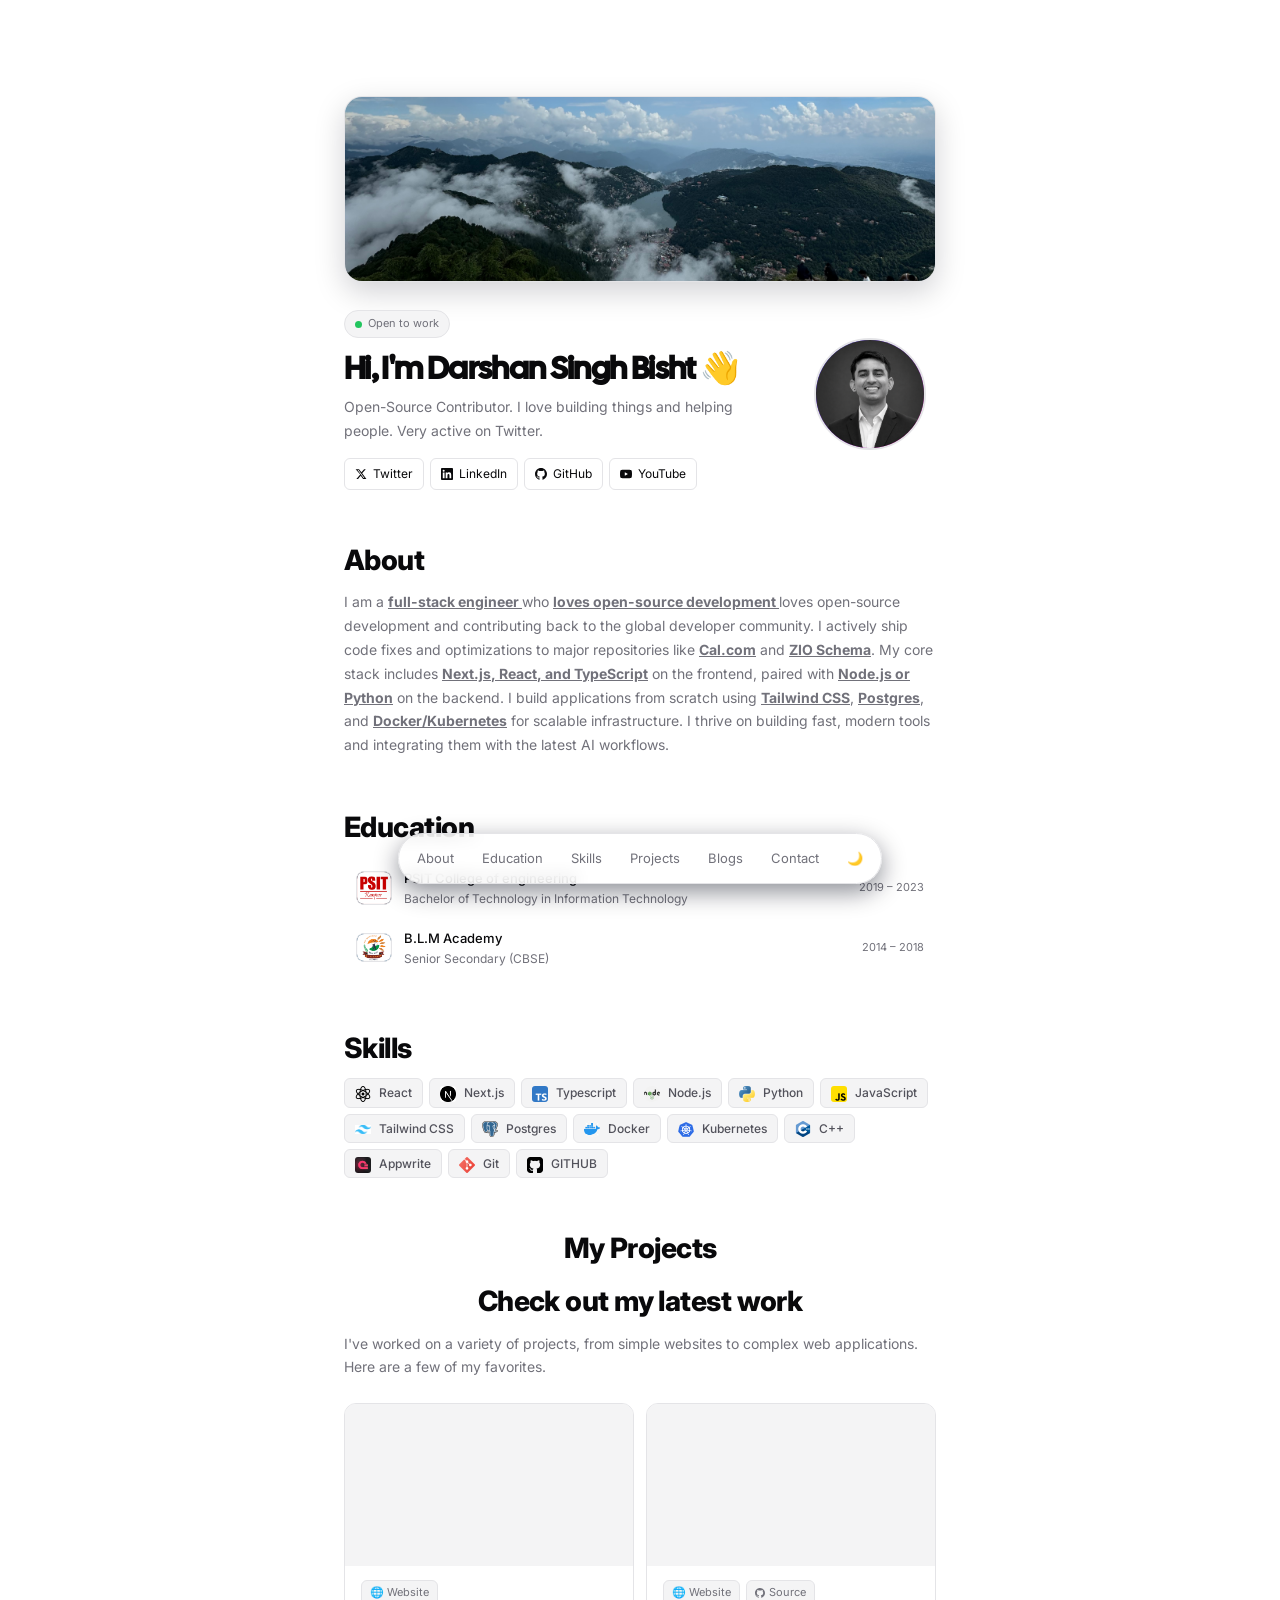
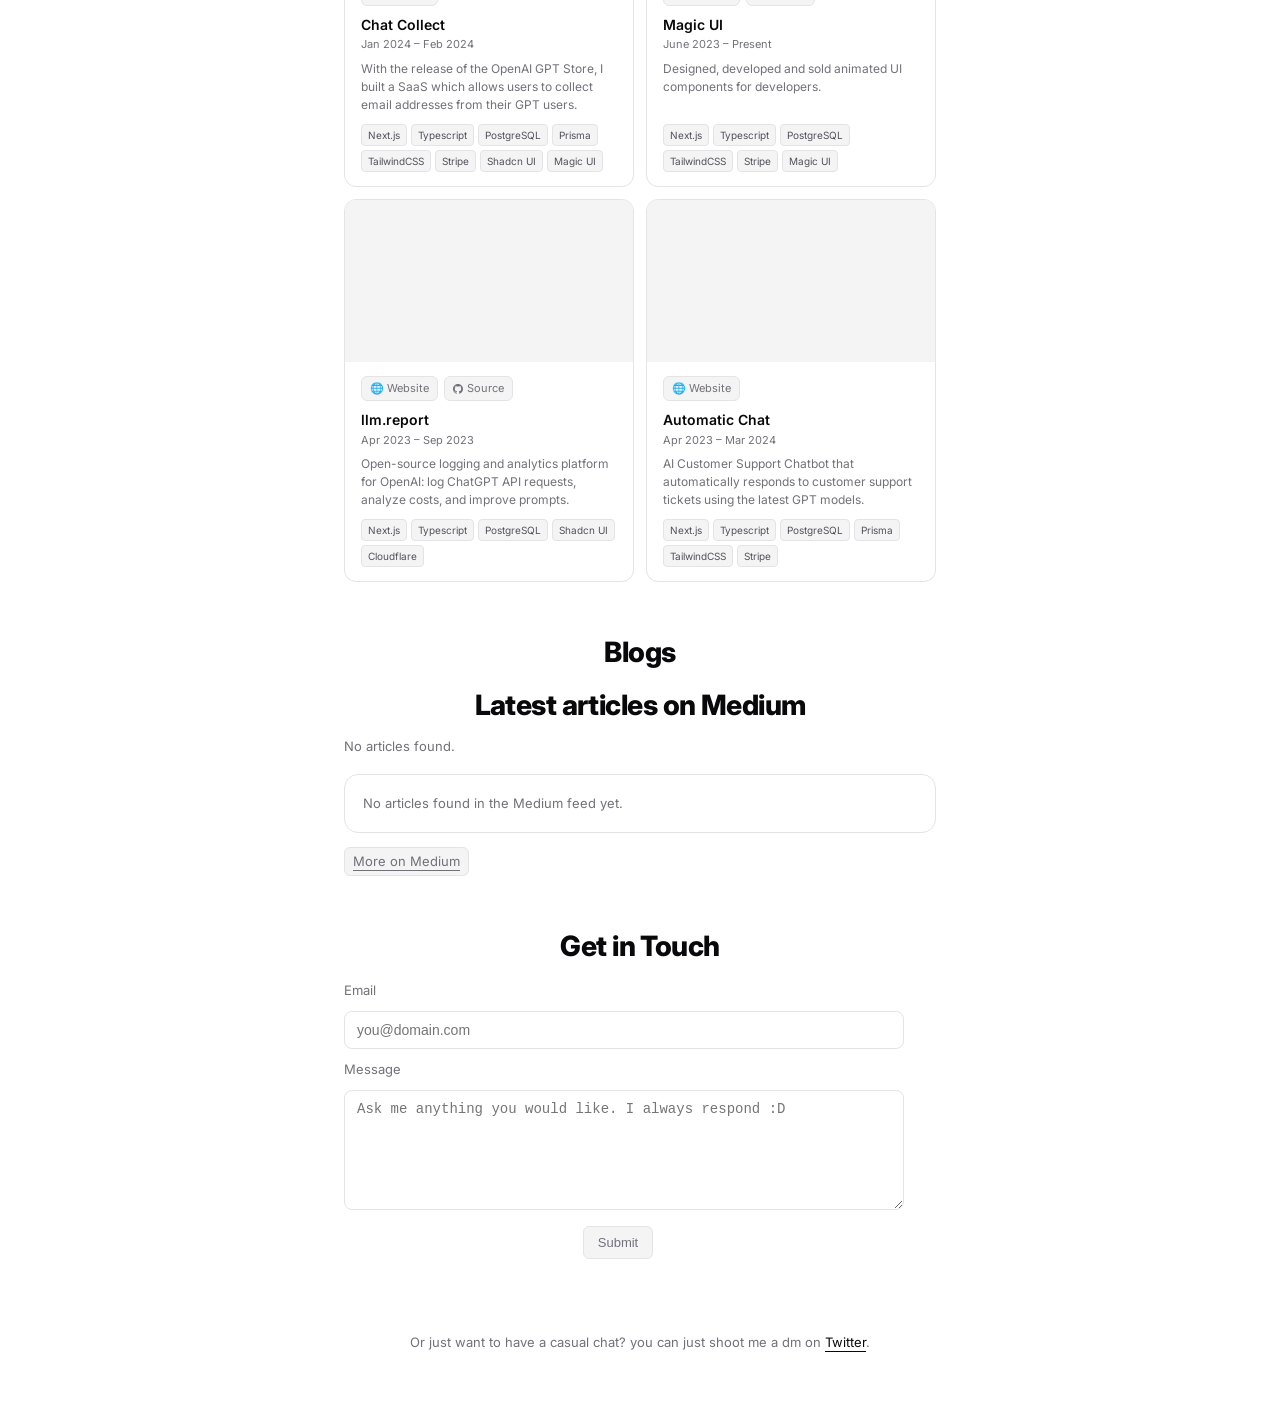
==== commit 607f780e: "added banner image to image folder and added banner before hero section" ====
--- a/index.html
+++ b/index.html
@@ -16,7 +16,11 @@
 <div class="page">
 
   <!-- HERO -->
-  <div class="hero fade-in">
+  <header class="hero-header fade-in">
+    <div class="hero-banner">
+      <img src="Images/banner.jpg" alt="Portfolio banner" />
+    </div>
+    <div class="hero">
     <div class="hero-text">
       <div class="status-badge">
         <span class="dot"></span>
@@ -46,7 +50,8 @@
     <div class="avatar">
       <img src="../Images/profile.png" alt="Profile photo of DV" />
     </div>
-  </div>
+    </div>
+  </header>
 
   <!-- ABOUT -->
   <section id="about" class="fade-in">
--- a/styles.css
+++ b/styles.css
@@ -107,6 +107,29 @@
   padding: 96px 24px 64px;
 }
 
+.hero-header {
+  display: flex;
+  flex-direction: column;
+  gap: 16px;
+}
+
+.hero-banner {
+  width: 100%;
+  overflow: hidden;
+  border: 1px solid var(--border);
+  border-radius: 18px;
+  background: var(--surface);
+  box-shadow: 0 10px 30px rgba(2, 6, 23, 0.18);
+}
+
+.hero-banner img {
+  display: block;
+  width: 100%;
+  aspect-ratio: 16 / 5;
+  object-fit: cover;
+  object-position: center;
+}
+
 .hero { display: grid; grid-template-columns: 1fr 116px; align-items: center; gap: 16px; }
 
 .hero-text h1 {
@@ -368,12 +391,14 @@
 
 /* Avatar size and alignment fallbacks for smaller screens */
 @media (max-width: 520px) {
+  .hero-banner img { aspect-ratio: 16 / 6; }
   .hero { grid-template-columns: 1fr 96px; gap: 12px; }
   .avatar { width: 96px; height: 96px; transform: translateX(-5px); }
   .hero-text h1 { font-size: clamp(0.95rem, 6vw, 1.6rem); }
 }
 
 @media (max-width: 360px) {
+  .hero-banner img { aspect-ratio: 16 / 7; }
   .hero { grid-template-columns: 1fr 72px; }
   .avatar { width: 72px; height: 72px; transform: translateX(-3px); }
   .hero-text h1 { font-size: clamp(0.9rem, 7.5vw, 1.4rem); }
@@ -381,12 +406,14 @@
 
 /* Keep avatar to the right and let the name scale responsively */
 @media (max-width: 520px) {
+  .hero-banner img { aspect-ratio: 16 / 6; }
   .hero { grid-template-columns: 1fr 80px; gap: 12px; }
   .avatar { width: 80px; height: 80px; }
   .hero-text h1 { font-size: clamp(0.95rem, 6vw, 1.6rem); }
 }
 
 @media (max-width: 360px) {
+  .hero-banner img { aspect-ratio: 16 / 7; }
   .hero { grid-template-columns: 1fr 64px; }
   .avatar { width: 64px; height: 64px; }
   .hero-text h1 { font-size: clamp(0.9rem, 7.5vw, 1.4rem); }
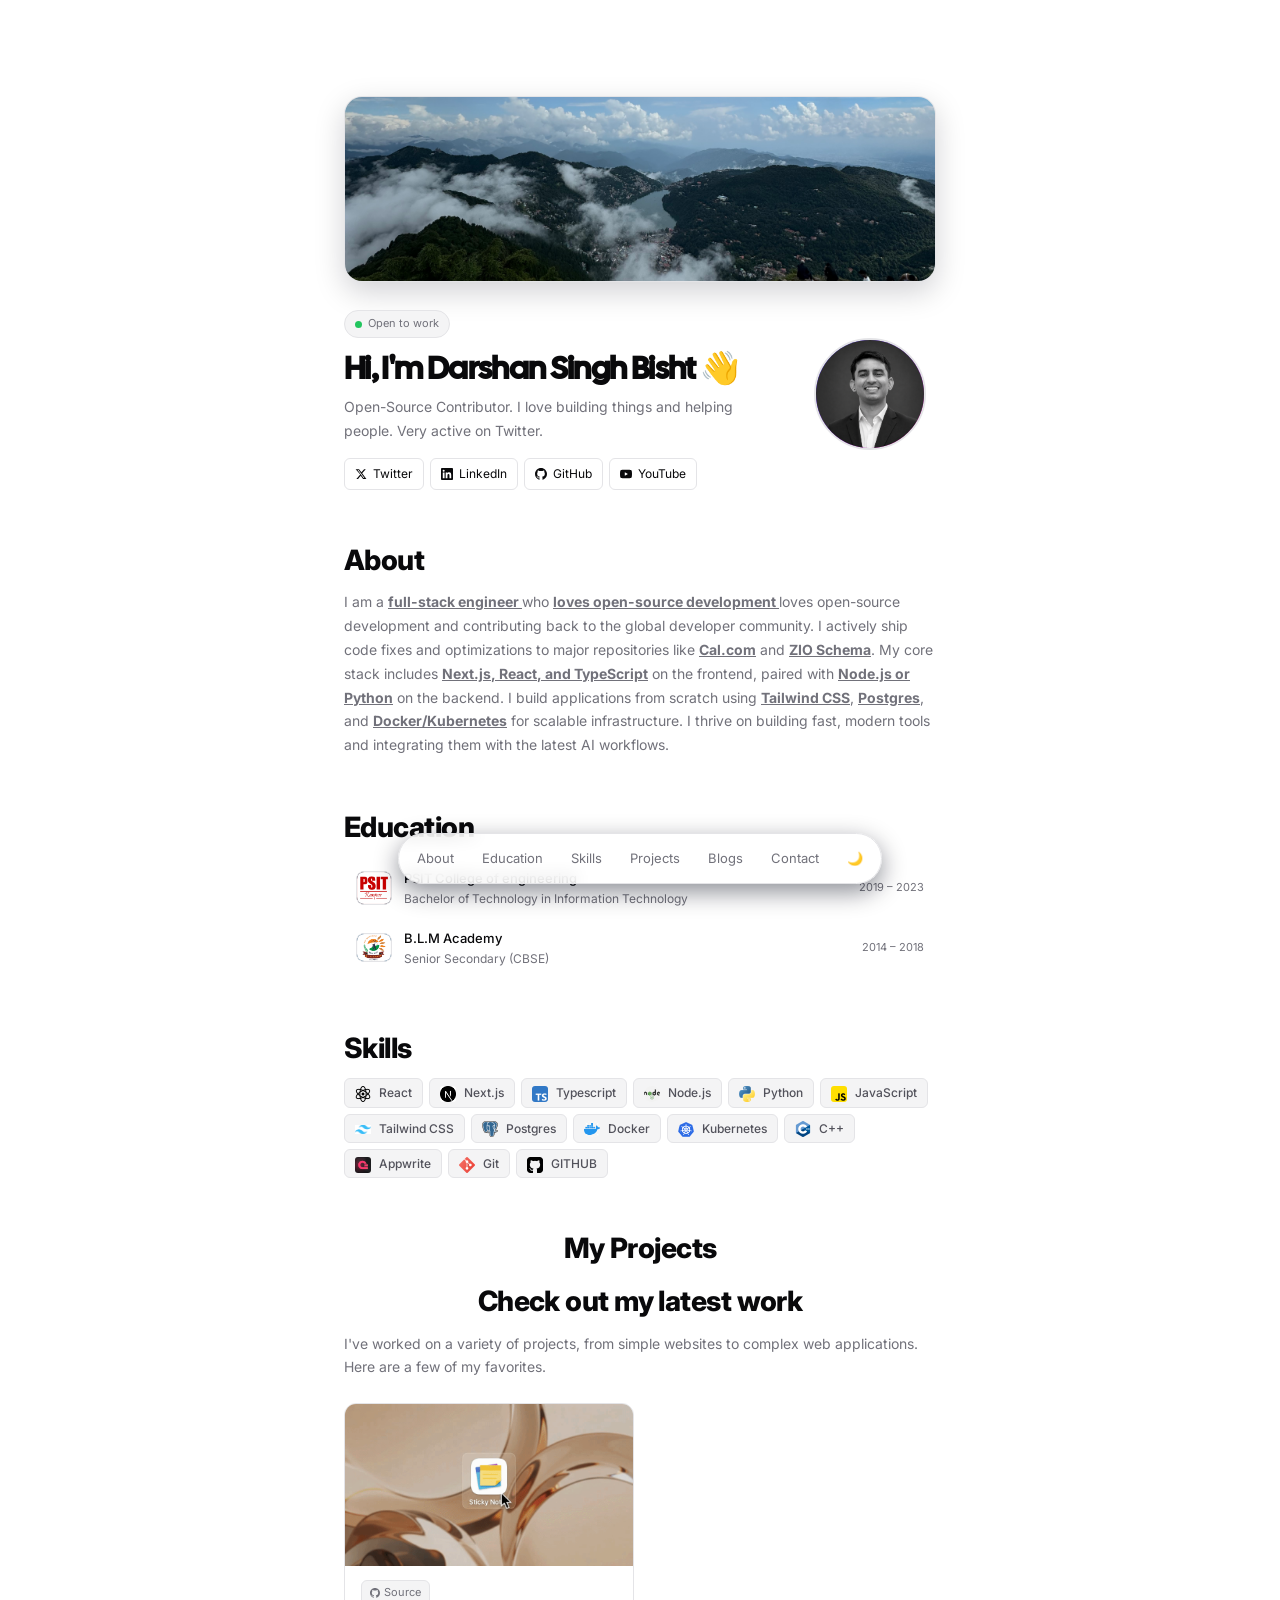
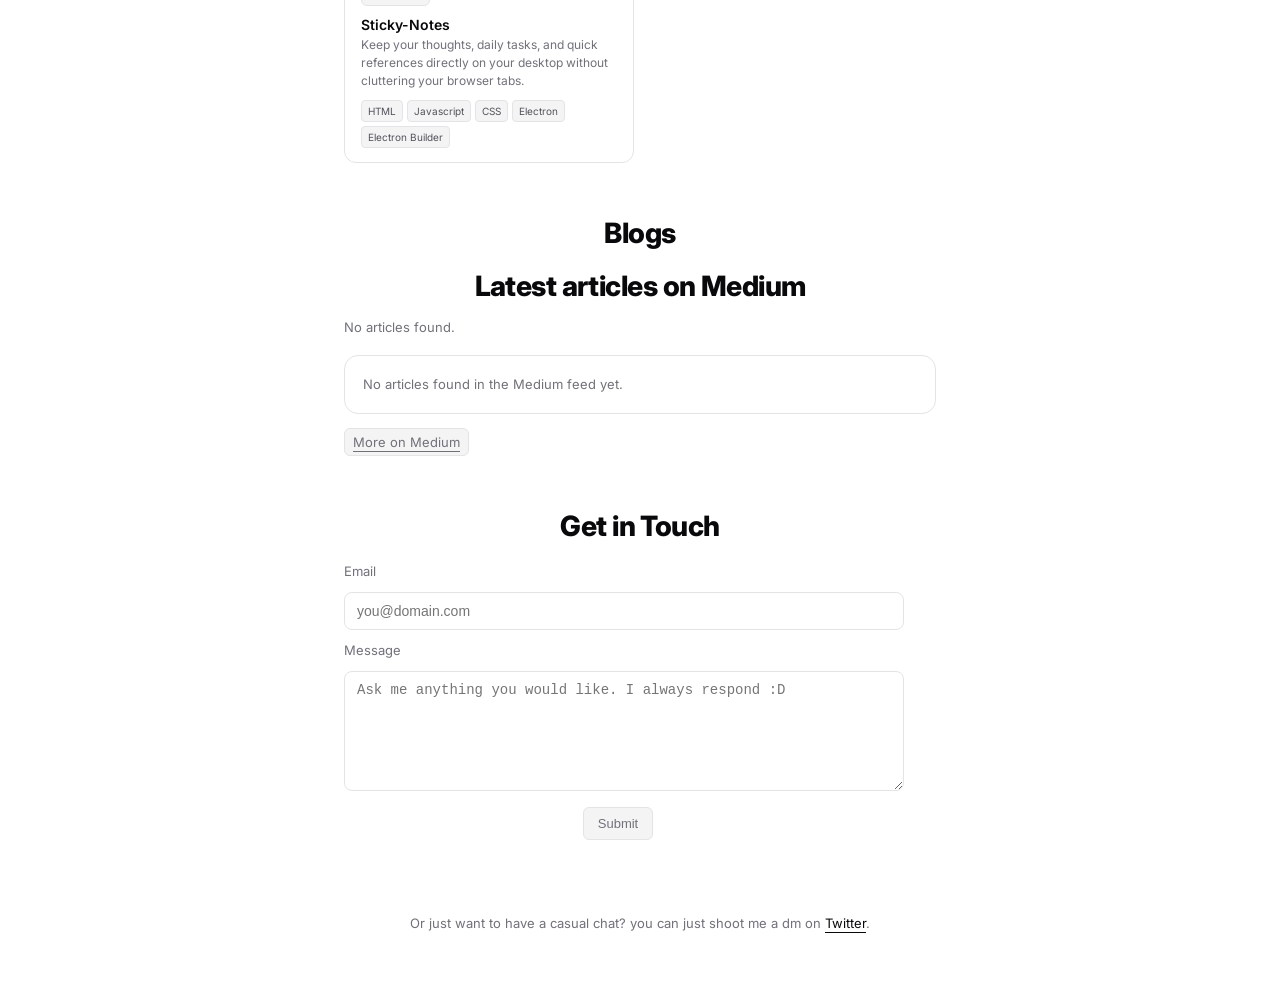
==== commit 97e887dd: "added projects" ====
--- a/index.html
+++ b/index.html
@@ -127,104 +127,27 @@
     <h2 class="section-heading">Check out my latest work</h2>
     <p class="projects-subtitle">I've worked on a variety of projects, from simple websites to complex web applications. Here are a few of my favorites.</p>
     <div class="projects-grid">
-
+<!-- 1st PROJECT CARD -->
       <div class="project-card">
         <div class="project-media">
-          <video autoplay muted loop playsinline src="https://pub-83c5db439b40468498f97946200806f7.r2.dev/chat-collect.mp4"></video>
+          <img src="../Images/video.gif" alt="Sticky Notes Preview" loading="lazy">
         </div>
         <div class="project-body">
           <div class="project-links">
-            <a href="https://chatcollect.com" class="project-link-btn" target="_blank">🌐 Website</a>
+            <!-- <a href="https://chatcollect.com" class="project-link-btn" target="_blank">🌐 Website</a> -->
+               <a href="https://github.com/daxshonly/sticky-notes" class="project-link-btn" target="_blank"><svg width="10" height="10" viewBox="0 0 24 24" fill="currentColor"><path d="M12 0c-6.626 0-12 5.373-12 12 0 5.302 3.438 9.8 8.207 11.387.599.111.793-.261.793-.577v-2.234c-3.338.726-4.033-1.416-4.033-1.416-.546-1.387-1.333-1.756-1.333-1.756-1.089-.745.083-.729.083-.729 1.205.084 1.839 1.237 1.839 1.237 1.07 1.834 2.807 1.304 3.492.997.107-.775.418-1.305.762-1.604-2.665-.305-5.467-1.334-5.467-5.931 0-1.311.469-2.381 1.236-3.221-.124-.303-.535-1.524.117-3.176 0 0 1.008-.322 3.301 1.23.957-.266 1.983-.399 3.003-.404 1.02.005 2.047.138 3.006.404 2.291-1.552 3.297-1.23 3.297-1.23.653 1.653.242 2.874.118 3.176.77.84 1.235 1.911 1.235 3.221 0 4.609-2.807 5.624-5.479 5.921.43.372.823 1.102.823 2.222v3.293c0 .319.192.694.801.576 4.765-1.589 8.199-6.086 8.199-11.386 0-6.627-5.373-12-12-12z"/></svg> Source </a>
           </div>
-          <div class="project-name">Chat Collect</div>
-          <div class="project-dates">Jan 2024 – Feb 2024</div>
-          <p class="project-desc">With the release of the OpenAI GPT Store, I built a SaaS which allows users to collect email addresses from their GPT users.</p>
+          <div class="project-name">Sticky-Notes</div>
+          <p class="project-desc">Keep your thoughts, daily tasks, and quick references directly on your desktop without cluttering your browser tabs.</p>
           <div class="project-tags">
-            <span class="project-tag">Next.js</span>
-            <span class="project-tag">Typescript</span>
-            <span class="project-tag">PostgreSQL</span>
-            <span class="project-tag">Prisma</span>
-            <span class="project-tag">TailwindCSS</span>
-            <span class="project-tag">Stripe</span>
-            <span class="project-tag">Shadcn UI</span>
-            <span class="project-tag">Magic UI</span>
+            <span class="project-tag">HTML</span>
+            <span class="project-tag">Javascript</span>
+            <span class="project-tag">CSS</span>
+            <span class="project-tag">Electron</span>
+            <span class=" project-tag"> Electron Builder </span>
           </div>
         </div>
       </div>
-
-      <div class="project-card">
-        <div class="project-media">
-          <video autoplay muted loop playsinline src="https://cdn.magicui.design/bento-grid.mp4"></video>
-        </div>
-        <div class="project-body">
-          <div class="project-links">
-            <a href="https://magicui.design" class="project-link-btn" target="_blank">🌐 Website</a>
-            <a href="https://github.com/magicuidesign/magicui" class="project-link-btn" target="_blank">
-              <svg width="10" height="10" viewBox="0 0 24 24" fill="currentColor"><path d="M12 0c-6.626 0-12 5.373-12 12 0 5.302 3.438 9.8 8.207 11.387.599.111.793-.261.793-.577v-2.234c-3.338.726-4.033-1.416-4.033-1.416-.546-1.387-1.333-1.756-1.333-1.756-1.089-.745.083-.729.083-.729 1.205.084 1.839 1.237 1.839 1.237 1.07 1.834 2.807 1.304 3.492.997.107-.775.418-1.305.762-1.604-2.665-.305-5.467-1.334-5.467-5.931 0-1.311.469-2.381 1.236-3.221-.124-.303-.535-1.524.117-3.176 0 0 1.008-.322 3.301 1.23.957-.266 1.983-.399 3.003-.404 1.02.005 2.047.138 3.006.404 2.291-1.552 3.297-1.23 3.297-1.23.653 1.653.242 2.874.118 3.176.77.84 1.235 1.911 1.235 3.221 0 4.609-2.807 5.624-5.479 5.921.43.372.823 1.102.823 2.222v3.293c0 .319.192.694.801.576 4.765-1.589 8.199-6.086 8.199-11.386 0-6.627-5.373-12-12-12z"/></svg>
-              Source
-            </a>
-          </div>
-          <div class="project-name">Magic UI</div>
-          <div class="project-dates">June 2023 – Present</div>
-          <p class="project-desc">Designed, developed and sold animated UI components for developers.</p>
-          <div class="project-tags">
-            <span class="project-tag">Next.js</span>
-            <span class="project-tag">Typescript</span>
-            <span class="project-tag">PostgreSQL</span>
-            <span class="project-tag">TailwindCSS</span>
-            <span class="project-tag">Stripe</span>
-            <span class="project-tag">Magic UI</span>
-          </div>
-        </div>
-      </div>
-
-      <div class="project-card">
-        <div class="project-media">
-          <video autoplay muted loop playsinline src="https://cdn.llm.report/openai-demo.mp4"></video>
-        </div>
-        <div class="project-body">
-          <div class="project-links">
-            <a href="https://llm.report" class="project-link-btn" target="_blank">🌐 Website</a>
-            <a href="https://github.com/dillionverma/llm.report" class="project-link-btn" target="_blank">
-              <svg width="10" height="10" viewBox="0 0 24 24" fill="currentColor"><path d="M12 0c-6.626 0-12 5.373-12 12 0 5.302 3.438 9.8 8.207 11.387.599.111.793-.261.793-.577v-2.234c-3.338.726-4.033-1.416-4.033-1.416-.546-1.387-1.333-1.756-1.333-1.756-1.089-.745.083-.729.083-.729 1.205.084 1.839 1.237 1.839 1.237 1.07 1.834 2.807 1.304 3.492.997.107-.775.418-1.305.762-1.604-2.665-.305-5.467-1.334-5.467-5.931 0-1.311.469-2.381 1.236-3.221-.124-.303-.535-1.524.117-3.176 0 0 1.008-.322 3.301 1.23.957-.266 1.983-.399 3.003-.404 1.02.005 2.047.138 3.006.404 2.291-1.552 3.297-1.23 3.297-1.23.653 1.653.242 2.874.118 3.176.77.84 1.235 1.911 1.235 3.221 0 4.609-2.807 5.624-5.479 5.921.43.372.823 1.102.823 2.222v3.293c0 .319.192.694.801.576 4.765-1.589 8.199-6.086 8.199-11.386 0-6.627-5.373-12-12-12z"/></svg>
-              Source
-            </a>
-          </div>
-          <div class="project-name">llm.report</div>
-          <div class="project-dates">Apr 2023 – Sep 2023</div>
-          <p class="project-desc">Open-source logging and analytics platform for OpenAI: log ChatGPT API requests, analyze costs, and improve prompts.</p>
-          <div class="project-tags">
-            <span class="project-tag">Next.js</span>
-            <span class="project-tag">Typescript</span>
-            <span class="project-tag">PostgreSQL</span>
-            <span class="project-tag">Shadcn UI</span>
-            <span class="project-tag">Cloudflare</span>
-          </div>
-        </div>
-      </div>
-
-      <div class="project-card">
-        <div class="project-media">
-          <video autoplay muted loop playsinline src="https://pub-83c5db439b40468498f97946200806f7.r2.dev/automatic-chat.mp4"></video>
-        </div>
-        <div class="project-body">
-          <div class="project-links">
-            <a href="https://automatic.chat" class="project-link-btn" target="_blank">🌐 Website</a>
-          </div>
-          <div class="project-name">Automatic Chat</div>
-          <div class="project-dates">Apr 2023 – Mar 2024</div>
-          <p class="project-desc">AI Customer Support Chatbot that automatically responds to customer support tickets using the latest GPT models.</p>
-          <div class="project-tags">
-            <span class="project-tag">Next.js</span>
-            <span class="project-tag">Typescript</span>
-            <span class="project-tag">PostgreSQL</span>
-            <span class="project-tag">Prisma</span>
-            <span class="project-tag">TailwindCSS</span>
-            <span class="project-tag">Stripe</span>
-          </div>
-        </div>
-      </div>
-
     </div>
   </section>
 
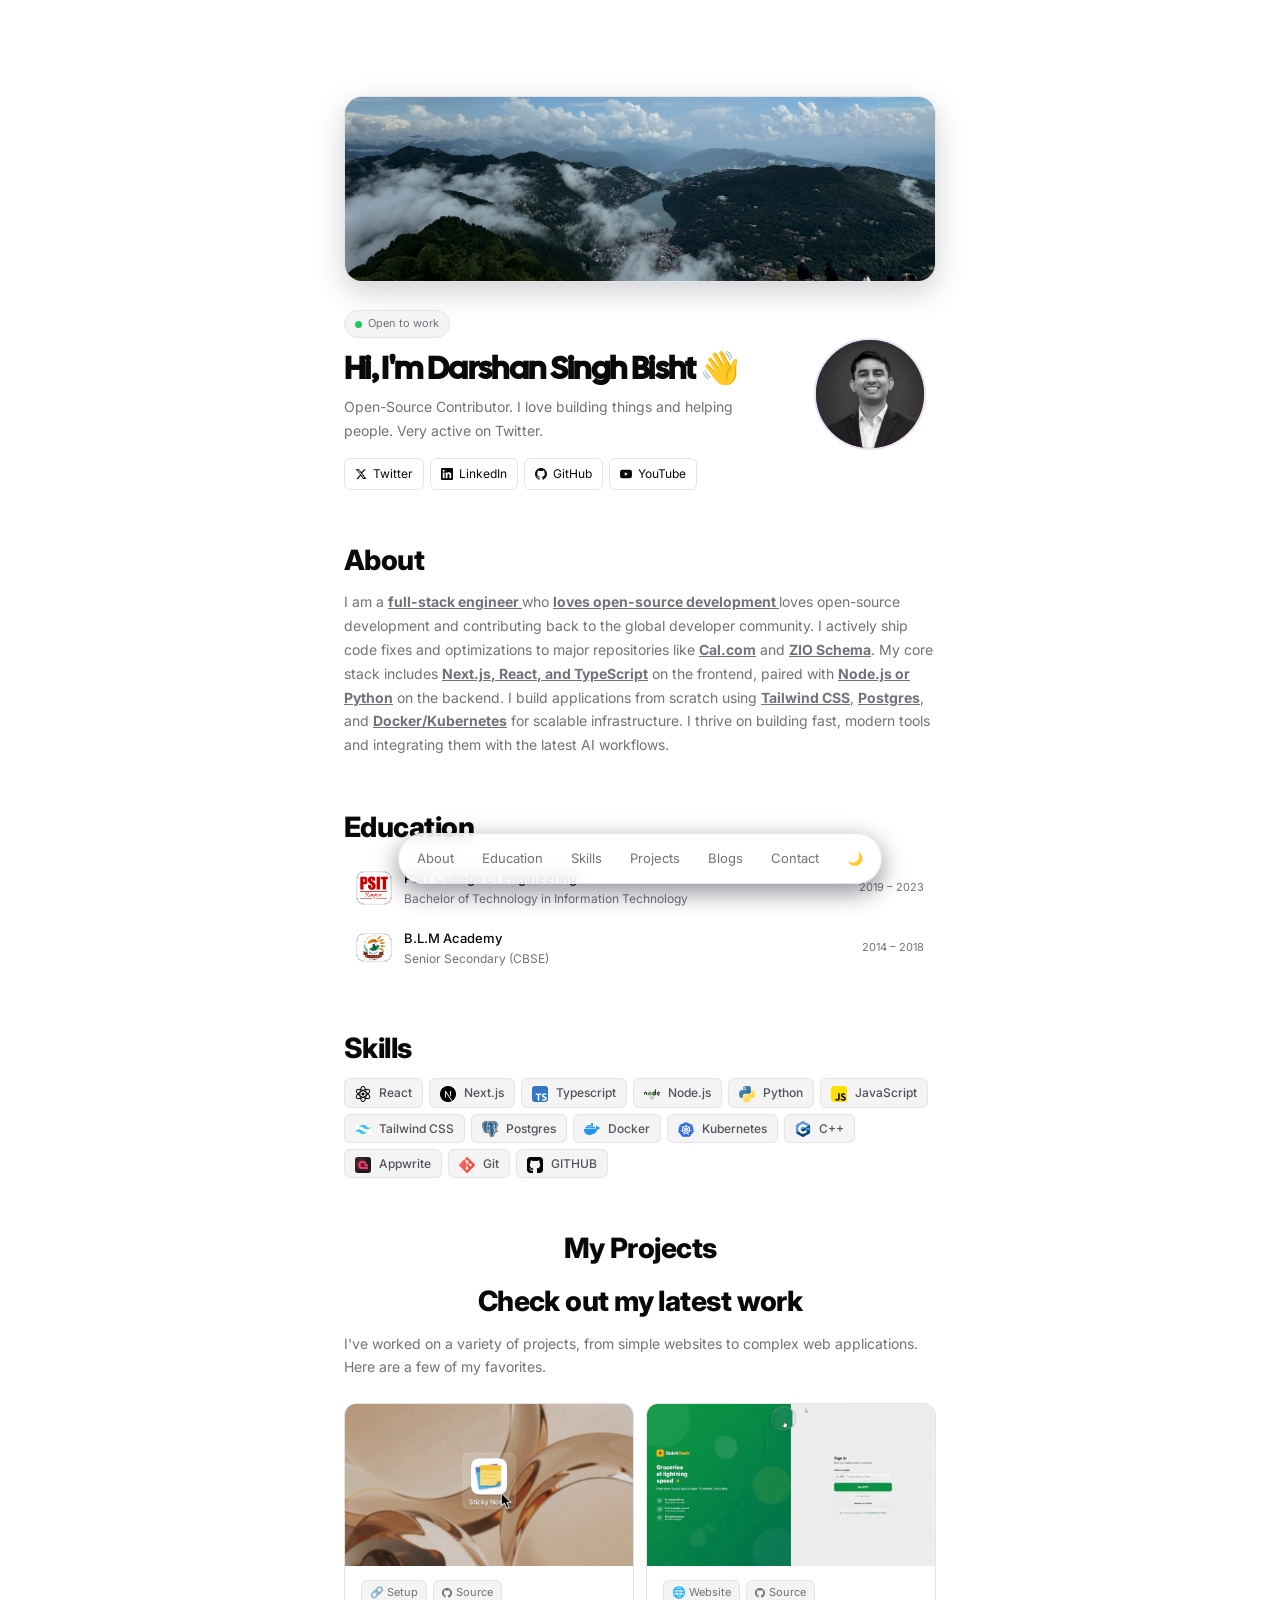
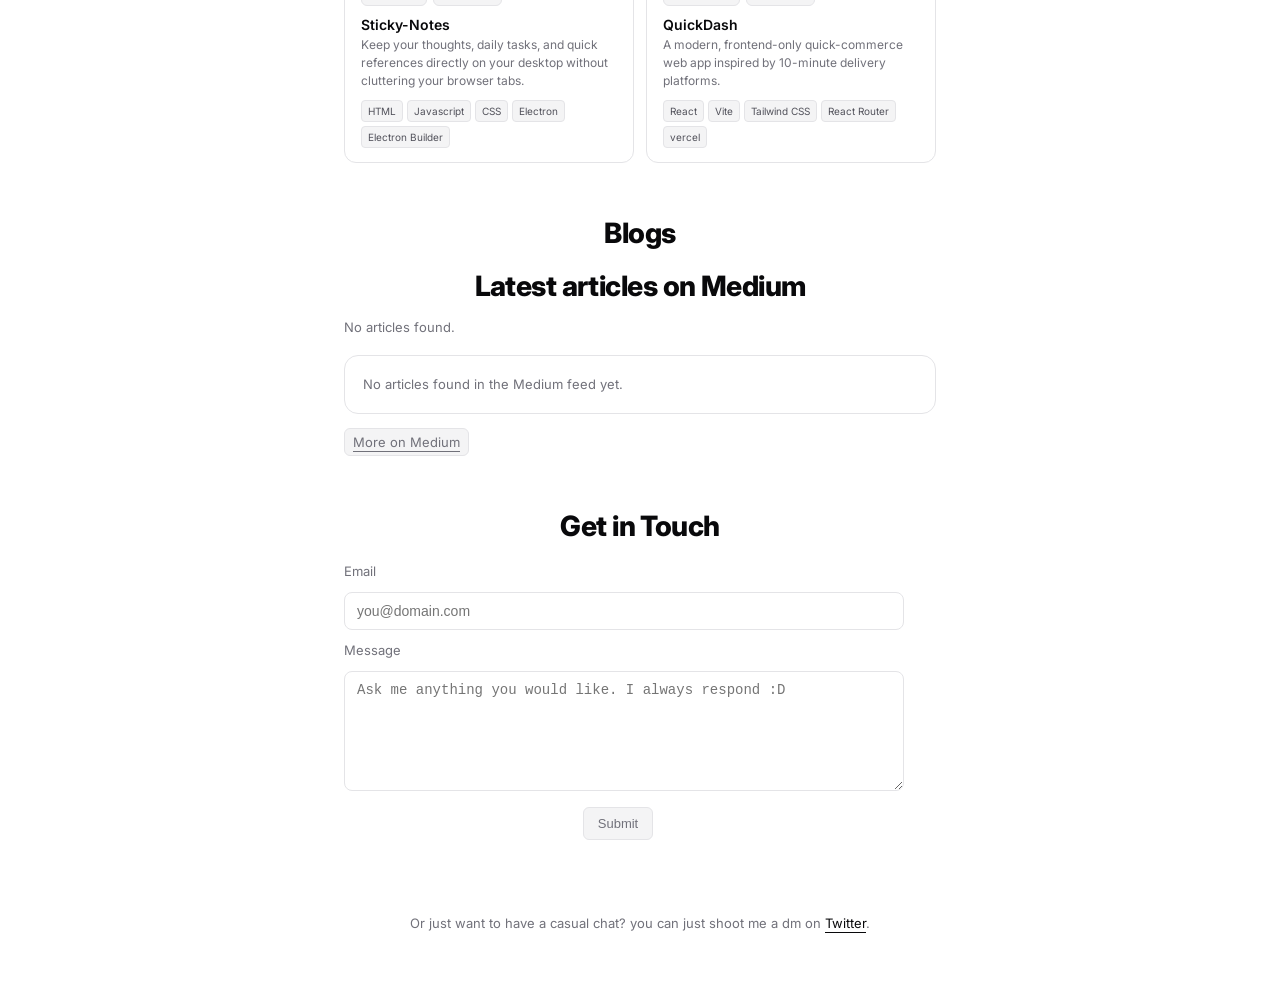
==== commit 01dc2aaf: "updated projects" ====
--- a/index.html
+++ b/index.html
@@ -134,7 +134,7 @@
         </div>
         <div class="project-body">
           <div class="project-links">
-            <!-- <a href="https://chatcollect.com" class="project-link-btn" target="_blank">🌐 Website</a> -->
+               <a href="http://github.com/daxshonly/sticky-notes/releases/tag/v1.0.0" class="project-link-btn" target="_blank">🔗 Setup </a>
                <a href="https://github.com/daxshonly/sticky-notes" class="project-link-btn" target="_blank"><svg width="10" height="10" viewBox="0 0 24 24" fill="currentColor"><path d="M12 0c-6.626 0-12 5.373-12 12 0 5.302 3.438 9.8 8.207 11.387.599.111.793-.261.793-.577v-2.234c-3.338.726-4.033-1.416-4.033-1.416-.546-1.387-1.333-1.756-1.333-1.756-1.089-.745.083-.729.083-.729 1.205.084 1.839 1.237 1.839 1.237 1.07 1.834 2.807 1.304 3.492.997.107-.775.418-1.305.762-1.604-2.665-.305-5.467-1.334-5.467-5.931 0-1.311.469-2.381 1.236-3.221-.124-.303-.535-1.524.117-3.176 0 0 1.008-.322 3.301 1.23.957-.266 1.983-.399 3.003-.404 1.02.005 2.047.138 3.006.404 2.291-1.552 3.297-1.23 3.297-1.23.653 1.653.242 2.874.118 3.176.77.84 1.235 1.911 1.235 3.221 0 4.609-2.807 5.624-5.479 5.921.43.372.823 1.102.823 2.222v3.293c0 .319.192.694.801.576 4.765-1.589 8.199-6.086 8.199-11.386 0-6.627-5.373-12-12-12z"/></svg> Source </a>
           </div>
           <div class="project-name">Sticky-Notes</div>
@@ -145,6 +145,27 @@
             <span class="project-tag">CSS</span>
             <span class="project-tag">Electron</span>
             <span class=" project-tag"> Electron Builder </span>
+          </div>
+        </div>
+      </div>
+<!-- 2nd PROJECT CARD -->
+      <div class="project-card">
+        <div class="project-media">
+          <img src="../Images/video2.gif" alt="QuickDash Preview" loading="lazy">
+        </div>
+        <div class="project-body">
+          <div class="project-links">
+               <a href="https://quickdash-seven.vercel.app/" class="project-link-btn" target="_blank">🌐 Website</a> 
+               <a href="https://github.com/daxshonly/quickdash" class="project-link-btn" target="_blank"><svg width="10" height="10" viewBox="0 0 24 24" fill="currentColor"><path d="M12 0c-6.626 0-12 5.373-12 12 0 5.302 3.438 9.8 8.207 11.387.599.111.793-.261.793-.577v-2.234c-3.338.726-4.033-1.416-4.033-1.416-.546-1.387-1.333-1.756-1.333-1.756-1.089-.745.083-.729.083-.729 1.205.084 1.839 1.237 1.839 1.237 1.07 1.834 2.807 1.304 3.492.997.107-.775.418-1.305.762-1.604-2.665-.305-5.467-1.334-5.467-5.931 0-1.311.469-2.381 1.236-3.221-.124-.303-.535-1.524.117-3.176 0 0 1.008-.322 3.301 1.23.957-.266 1.983-.399 3.003-.404 1.02.005 2.047.138 3.006.404 2.291-1.552 3.297-1.23 3.297-1.23.653 1.653.242 2.874.118 3.176.77.84 1.235 1.911 1.235 3.221 0 4.609-2.807 5.624-5.479 5.921.43.372.823 1.102.823 2.222v3.293c0 .319.192.694.801.576 4.765-1.589 8.199-6.086 8.199-11.386 0-6.627-5.373-12-12-12z"/></svg> Source </a>
+          </div>
+          <div class="project-name">QuickDash</div>
+          <p class="project-desc">A modern, frontend-only quick-commerce web app inspired by 10-minute delivery platforms.</p>
+          <div class="project-tags">
+            <span class="project-tag">React</span>
+            <span class="project-tag">Vite</span>
+            <span class="project-tag">Tailwind CSS</span>
+            <span class="project-tag">React Router</span>
+            <span class=" project-tag"> vercel </span>
           </div>
         </div>
       </div>
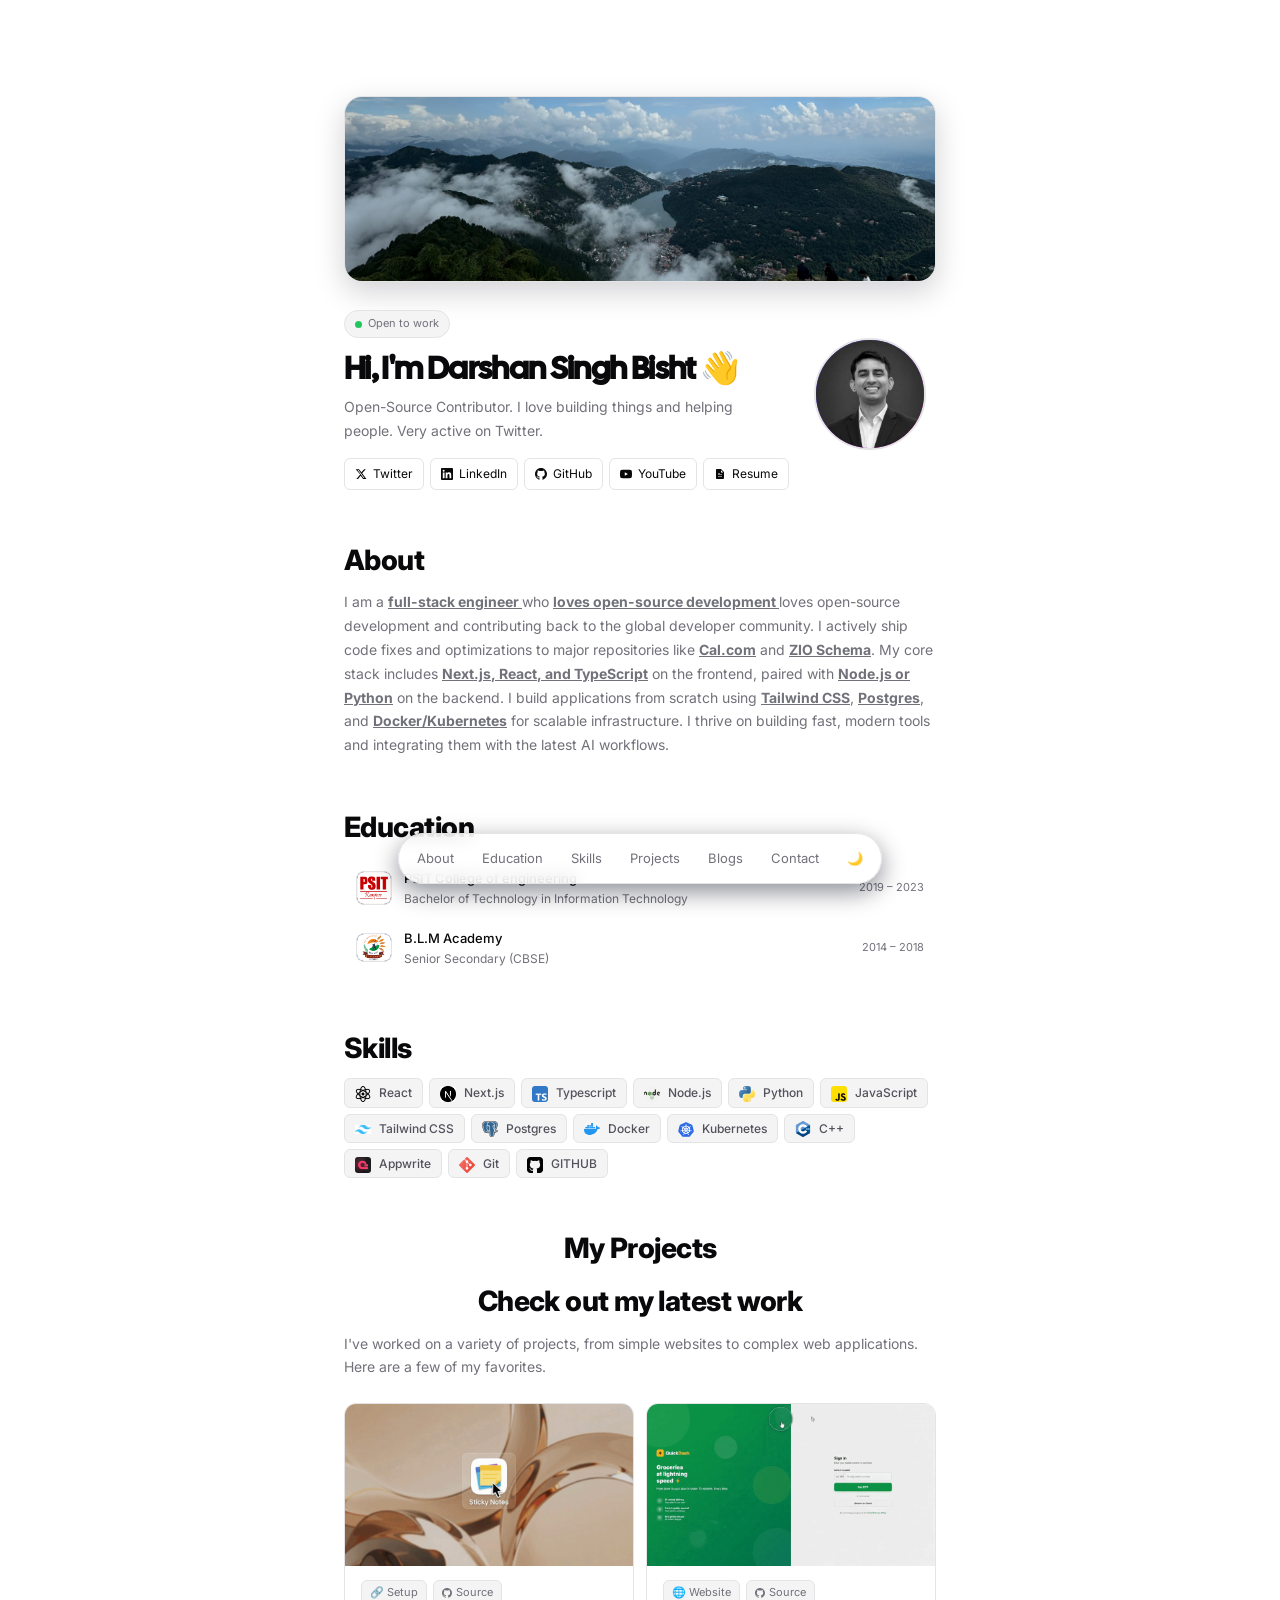
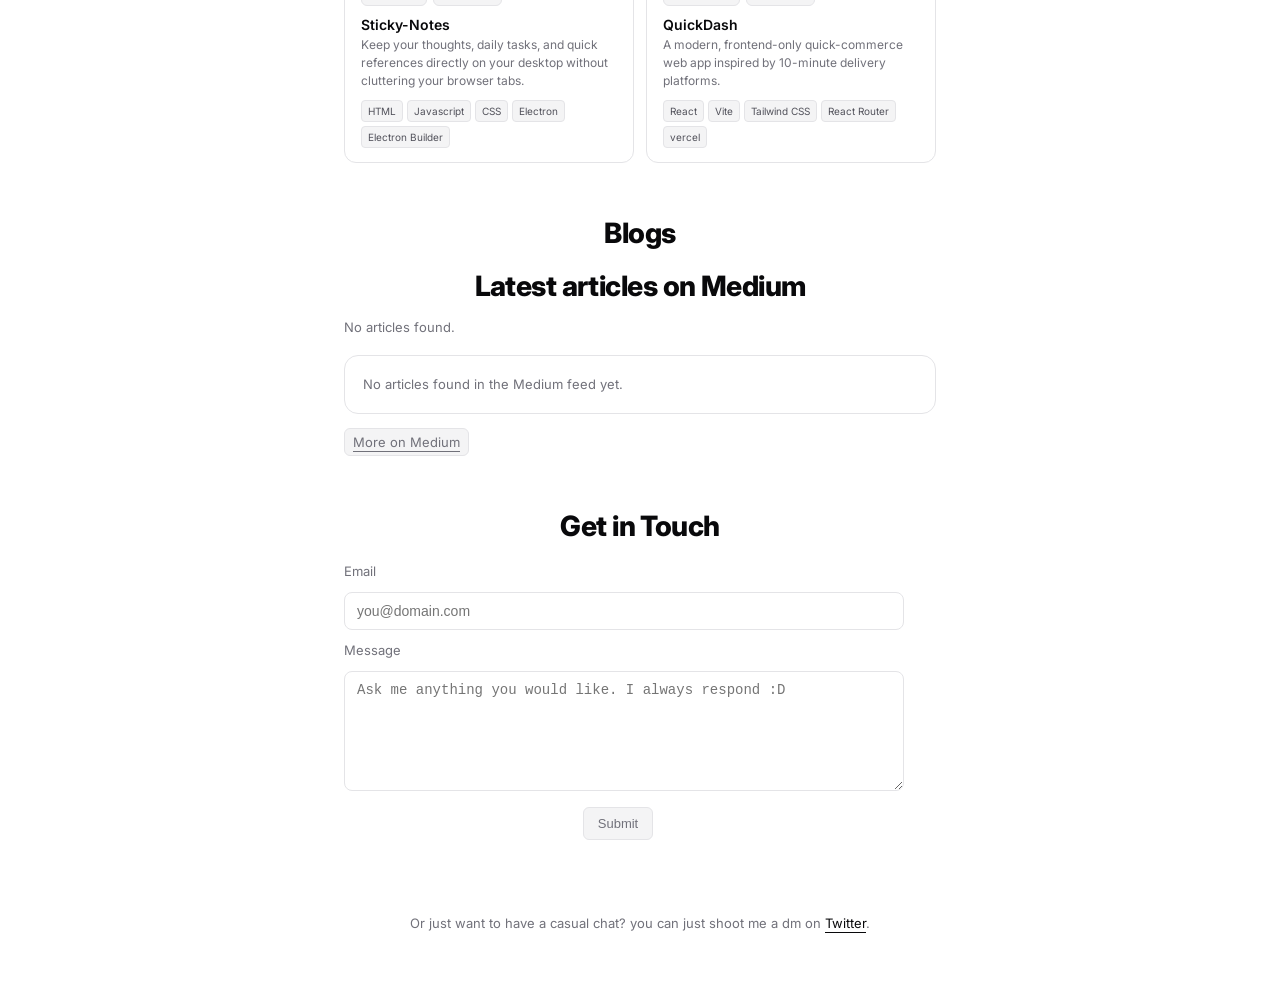
==== commit 69480737: "added resume" ====
--- a/index.html
+++ b/index.html
@@ -44,6 +44,13 @@
         <a href="https://www.youtube.com/@daxshonly" class="social-btn" target="_blank">
           <svg width="12" height="12" viewBox="0 0 24 24" fill="currentColor"><path d="M23.499 6.203a3.008 3.008 0 00-2.089-2.089c-1.87-.501-9.396-.501-9.396-.501s-7.507-.01-9.396.501A3.008 3.008 0 00.527 6.203a31.247 31.247 0 00-.522 5.805 31.247 31.247 0 00.522 5.783 3.008 3.008 0 002.089 2.088c1.868.502 9.396.502 9.396.502s7.506 0 9.396-.502a3.008 3.008 0 002.089-2.088 31.247 31.247 0 00.5-5.783 31.247 31.247 0 00-.5-5.805zm-13.931 9.349V8.408l6.266 3.572-6.266 3.572z"/></svg>
           YouTube
+        </a>
+        <a href="../Images/resume.pdf" class="social-btn" target="_blank">
+          <svg width="12" height="12" viewBox="0 0 24 24" fill="currentColor">
+            <path d="M14 2H6c-1.1 0-2 .9-2 2v16c0 1.1.9 2 2 2h12c1.1 0 2-.9 2-2V8l-6-6zm0 2.5L18.5 9H14V4.5zM8 13h8v1H8v-1zm0 3h8v1H8v-1zm0-6h4v1H8v-1z"/>
+          </svg>
+          Resume
+        </a>
         </a>
       </div>
     </div>
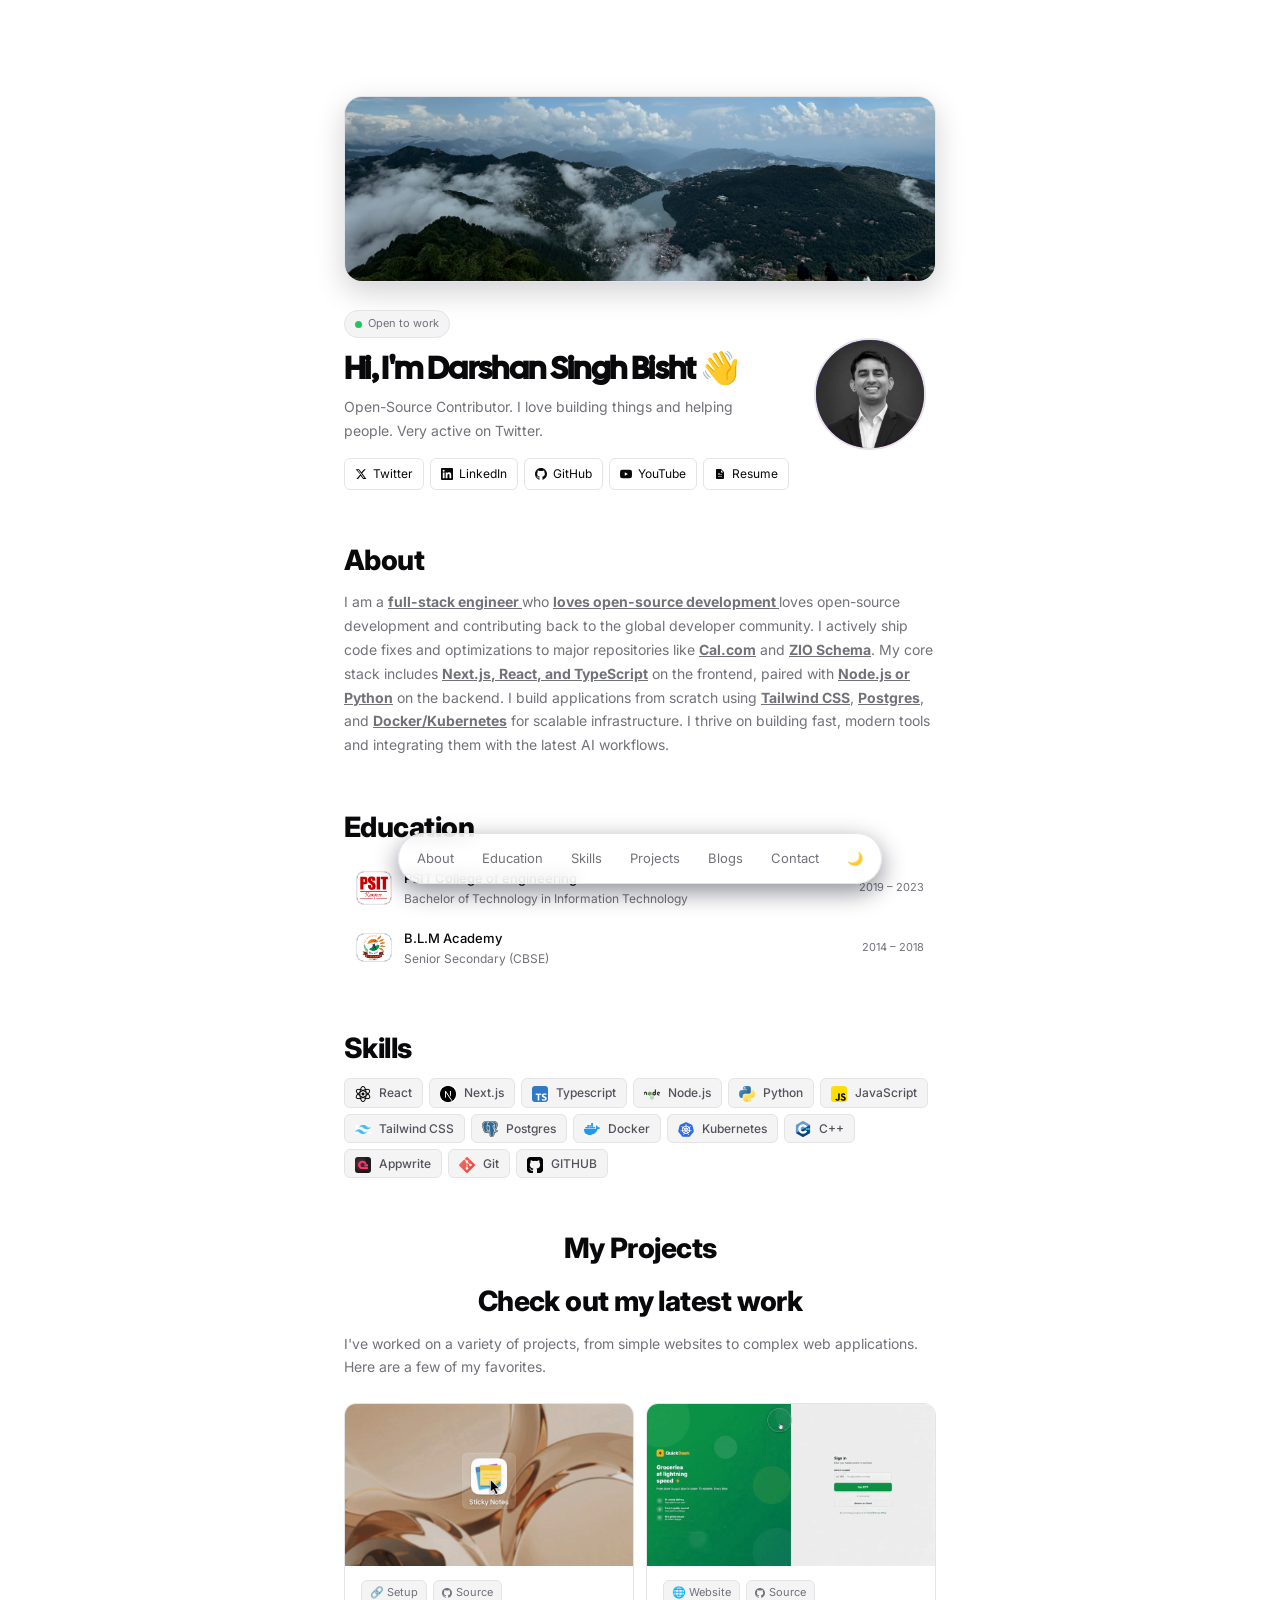
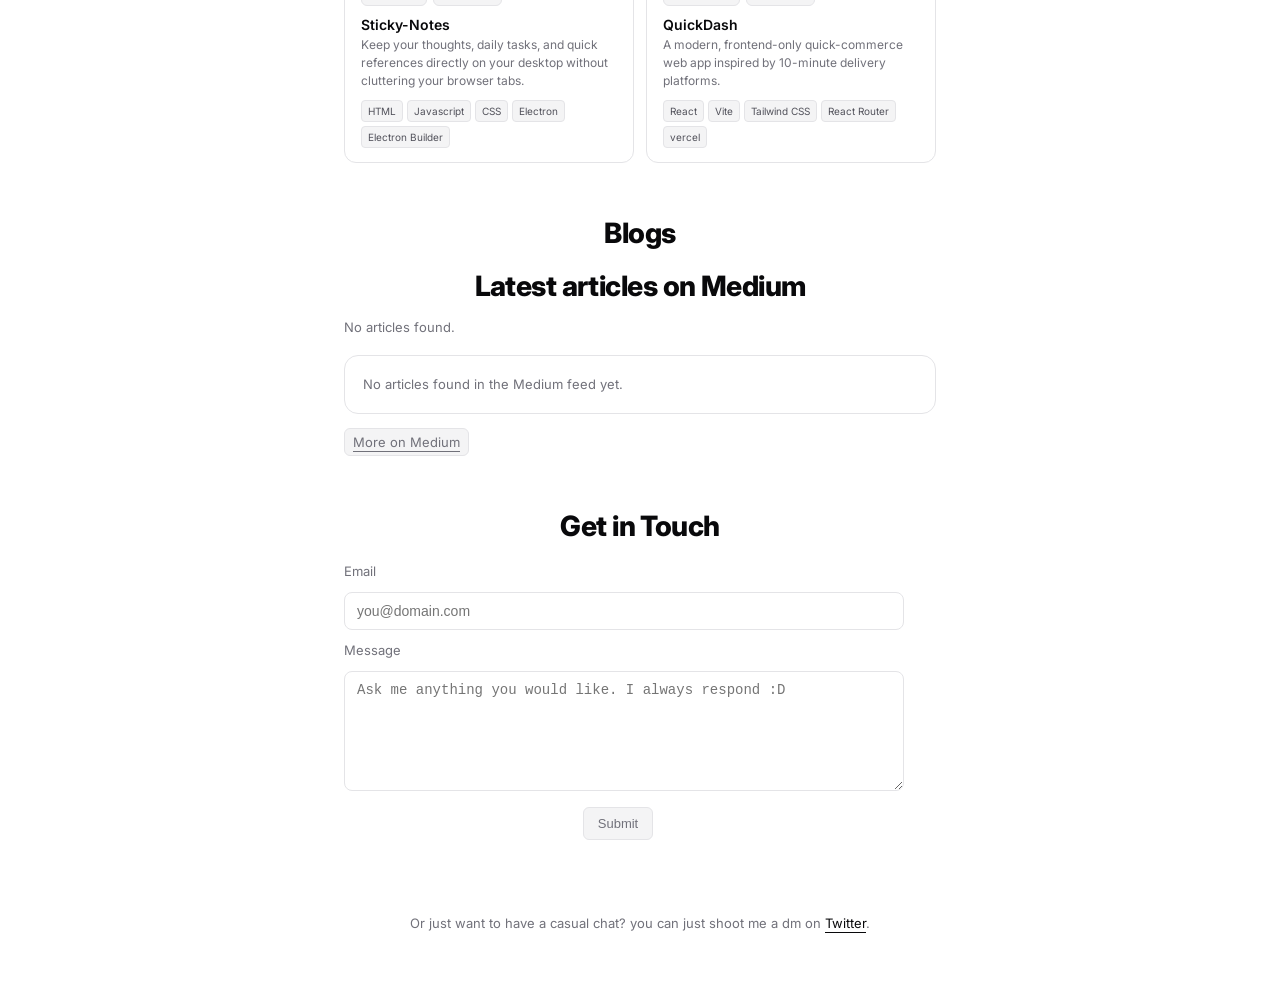
==== commit a00ff930: "updated file" ====
--- a/index.html
+++ b/index.html
@@ -45,12 +45,11 @@
           <svg width="12" height="12" viewBox="0 0 24 24" fill="currentColor"><path d="M23.499 6.203a3.008 3.008 0 00-2.089-2.089c-1.87-.501-9.396-.501-9.396-.501s-7.507-.01-9.396.501A3.008 3.008 0 00.527 6.203a31.247 31.247 0 00-.522 5.805 31.247 31.247 0 00.522 5.783 3.008 3.008 0 002.089 2.088c1.868.502 9.396.502 9.396.502s7.506 0 9.396-.502a3.008 3.008 0 002.089-2.088 31.247 31.247 0 00.5-5.783 31.247 31.247 0 00-.5-5.805zm-13.931 9.349V8.408l6.266 3.572-6.266 3.572z"/></svg>
           YouTube
         </a>
-        <a href="../Images/resume.pdf" class="social-btn" target="_blank">
+        <a href="../Images/resume1.pdf" class="social-btn" target="_blank">
           <svg width="12" height="12" viewBox="0 0 24 24" fill="currentColor">
             <path d="M14 2H6c-1.1 0-2 .9-2 2v16c0 1.1.9 2 2 2h12c1.1 0 2-.9 2-2V8l-6-6zm0 2.5L18.5 9H14V4.5zM8 13h8v1H8v-1zm0 3h8v1H8v-1zm0-6h4v1H8v-1z"/>
           </svg>
           Resume
-        </a>
         </a>
       </div>
     </div>
